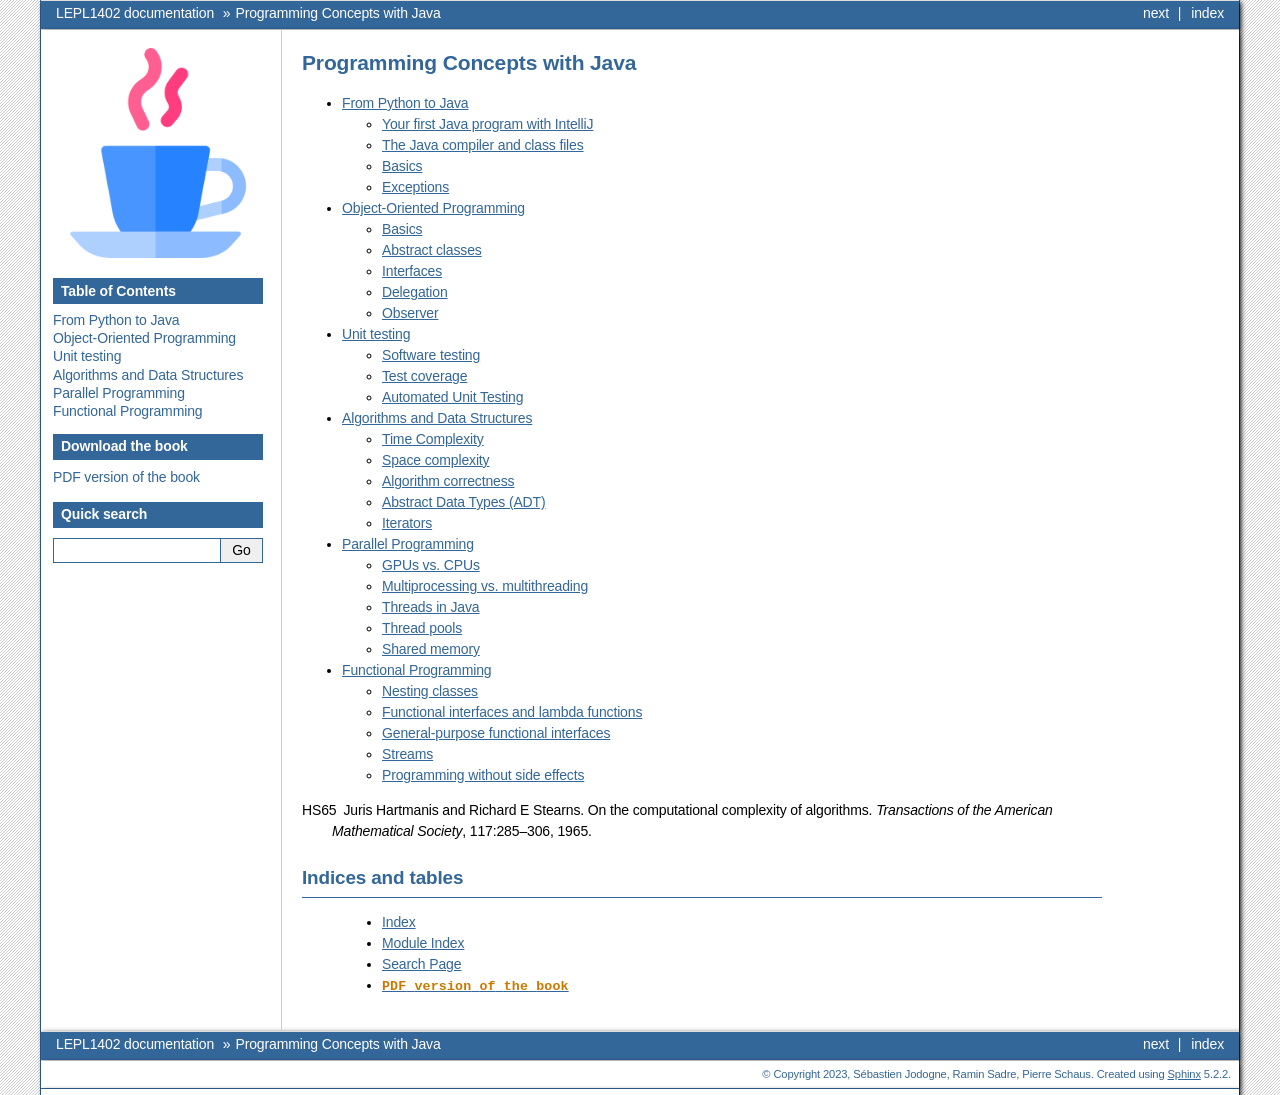
==== index.html @ 9100f213 "deploy: 33ff12d269a2e5277ff128d9467190f86ffa8461" ====
<!doctype html>

<html lang="en">
  <head>
    <meta charset="utf-8" />
    <meta name="viewport" content="width=device-width, initial-scale=1.0" /><meta name="generator" content="Docutils 0.17.1: http://docutils.sourceforge.net/" />

    <title>Programming Concepts with Java &#8212; LEPL1402  documentation</title>
    <link rel="stylesheet" type="text/css" href="_static/pygments.css" />
    <link rel="stylesheet" type="text/css" href="_static/bizstyle.css" />
    
    <script data-url_root="./" id="documentation_options" src="_static/documentation_options.js"></script>
    <script src="_static/jquery.js"></script>
    <script src="_static/underscore.js"></script>
    <script src="_static/_sphinx_javascript_frameworks_compat.js"></script>
    <script src="_static/doctools.js"></script>
    <script src="_static/sphinx_highlight.js"></script>
    <script src="_static/bizstyle.js"></script>
    <link rel="index" title="Index" href="genindex.html" />
    <link rel="search" title="Search" href="search.html" />
    <link rel="next" title="From Python to Java" href="part1.html" />

    <meta name="viewport" content="width=device-width,initial-scale=1.0" />
    <!--[if lt IE 9]>
    <script src="_static/css3-mediaqueries.js"></script>
    <![endif]-->
<script type="text/javascript">
  var _gaq = _gaq || [];
  _gaq.push(['_setAccount', 'UA-125847974-1']);
  _gaq.push(['_trackPageview']);
</script>

  </head><body>
    <div class="related" role="navigation" aria-label="related navigation">
      <h3>Navigation</h3>
      <ul>
        <li class="right" style="margin-right: 10px">
          <a href="genindex.html" title="General Index"
             accesskey="I">index</a></li>
        <li class="right" >
          <a href="part1.html" title="From Python to Java"
             accesskey="N">next</a> |</li>
        <li class="nav-item nav-item-0"><a href="#">LEPL1402  documentation</a> &#187;</li>
        <li class="nav-item nav-item-this"><a href="">Programming Concepts with Java</a></li> 
      </ul>
    </div>  

    <div class="document">
      <div class="documentwrapper">
        <div class="bodywrapper">
          <div class="body" role="main">
            
  <section id="programming-concepts-with-java">
<h1>Programming Concepts with Java<a class="headerlink" href="#programming-concepts-with-java" title="Permalink to this heading">¶</a></h1>
<div class="toctree-wrapper compound">
<ul>
<li class="toctree-l1"><a class="reference internal" href="part1.html">From Python to Java</a><ul>
<li class="toctree-l2"><a class="reference internal" href="part1.html#your-first-java-program-with-intellij">Your first Java program with IntelliJ</a></li>
<li class="toctree-l2"><a class="reference internal" href="part1.html#the-java-compiler-and-class-files">The Java compiler and class files</a></li>
<li class="toctree-l2"><a class="reference internal" href="part1.html#basics">Basics</a></li>
<li class="toctree-l2"><a class="reference internal" href="part1.html#exceptions">Exceptions</a></li>
</ul>
</li>
<li class="toctree-l1"><a class="reference internal" href="part2.html">Object-Oriented Programming</a><ul>
<li class="toctree-l2"><a class="reference internal" href="part2.html#basics">Basics</a></li>
<li class="toctree-l2"><a class="reference internal" href="part2.html#abstract-classes">Abstract classes</a></li>
<li class="toctree-l2"><a class="reference internal" href="part2.html#interfaces">Interfaces</a></li>
<li class="toctree-l2"><a class="reference internal" href="part2.html#delegation">Delegation</a></li>
<li class="toctree-l2"><a class="reference internal" href="part2.html#observer">Observer</a></li>
</ul>
</li>
<li class="toctree-l1"><a class="reference internal" href="part3.html">Unit testing</a><ul>
<li class="toctree-l2"><a class="reference internal" href="part3.html#software-testing">Software testing</a></li>
<li class="toctree-l2"><a class="reference internal" href="part3.html#test-coverage">Test coverage</a></li>
<li class="toctree-l2"><a class="reference internal" href="part3.html#automated-unit-testing">Automated Unit Testing</a></li>
</ul>
</li>
<li class="toctree-l1"><a class="reference internal" href="part4.html">Algorithms and Data Structures</a><ul>
<li class="toctree-l2"><a class="reference internal" href="part4.html#time-complexity">Time Complexity</a></li>
<li class="toctree-l2"><a class="reference internal" href="part4.html#space-complexity">Space complexity</a></li>
<li class="toctree-l2"><a class="reference internal" href="part4.html#algorithm-correctness">Algorithm correctness</a></li>
<li class="toctree-l2"><a class="reference internal" href="part4.html#abstract-data-types-adt">Abstract Data Types (ADT)</a></li>
<li class="toctree-l2"><a class="reference internal" href="part4.html#iterators">Iterators</a></li>
</ul>
</li>
<li class="toctree-l1"><a class="reference internal" href="part5.html">Parallel Programming</a><ul>
<li class="toctree-l2"><a class="reference internal" href="part5.html#gpus-vs-cpus">GPUs vs. CPUs</a></li>
<li class="toctree-l2"><a class="reference internal" href="part5.html#multiprocessing-vs-multithreading">Multiprocessing vs. multithreading</a></li>
<li class="toctree-l2"><a class="reference internal" href="part5.html#threads-in-java">Threads in Java</a></li>
<li class="toctree-l2"><a class="reference internal" href="part5.html#thread-pools">Thread pools</a></li>
<li class="toctree-l2"><a class="reference internal" href="part5.html#shared-memory">Shared memory</a></li>
</ul>
</li>
<li class="toctree-l1"><a class="reference internal" href="part6.html">Functional Programming</a><ul>
<li class="toctree-l2"><a class="reference internal" href="part6.html#nesting-classes">Nesting classes</a></li>
<li class="toctree-l2"><a class="reference internal" href="part6.html#functional-interfaces-and-lambda-functions">Functional interfaces and lambda functions</a></li>
<li class="toctree-l2"><a class="reference internal" href="part6.html#general-purpose-functional-interfaces">General-purpose functional interfaces</a></li>
<li class="toctree-l2"><a class="reference internal" href="part6.html#streams">Streams</a></li>
<li class="toctree-l2"><a class="reference internal" href="part6.html#programming-without-side-effects">Programming without side effects</a></li>
</ul>
</li>
</ul>
</div>
<div class="docutils container" id="id1">
<dl class="citation">
<dt class="label" id="id3"><span class="brackets">HS65</span></dt>
<dd><p>Juris Hartmanis and Richard E Stearns. On the computational complexity of algorithms. <em>Transactions of the American Mathematical Society</em>, 117:285–306, 1965.</p>
</dd>
</dl>
</div>
<section id="indices-and-tables">
<h2>Indices and tables<a class="headerlink" href="#indices-and-tables" title="Permalink to this heading">¶</a></h2>
<blockquote>
<div><ul class="simple">
<li><p><a class="reference internal" href="genindex.html"><span class="std std-ref">Index</span></a></p></li>
<li><p><a class="reference internal" href="py-modindex.html"><span class="std std-ref">Module Index</span></a></p></li>
<li><p><a class="reference internal" href="search.html"><span class="std std-ref">Search Page</span></a></p></li>
<li><p><a class="reference download internal" download="" href="_downloads/5203fcaf647457e9b93f3088bac4bc58/lepl1402.pdf"><code class="xref download docutils literal notranslate"><span class="pre">PDF</span> <span class="pre">version</span> <span class="pre">of</span> <span class="pre">the</span> <span class="pre">book</span></code></a></p></li>
</ul>
</div></blockquote>
</section>
</section>


            <div class="clearer"></div>
          </div>
        </div>
      </div>
      <div class="sphinxsidebar" role="navigation" aria-label="main navigation">
        <div class="sphinxsidebarwrapper">
            <p class="logo"><a href="#">
              <img class="logo" src="_static/lepl1402.png" alt="Logo"/>
            </a></p>
<h3><a href="#">Table of Contents</a></h3>
<ul>
<li class="toctree-l1"><a class="reference internal" href="part1.html">From Python to Java</a></li>
<li class="toctree-l1"><a class="reference internal" href="part2.html">Object-Oriented Programming</a></li>
<li class="toctree-l1"><a class="reference internal" href="part3.html">Unit testing</a></li>
<li class="toctree-l1"><a class="reference internal" href="part4.html">Algorithms and Data Structures</a></li>
<li class="toctree-l1"><a class="reference internal" href="part5.html">Parallel Programming</a></li>
<li class="toctree-l1"><a class="reference internal" href="part6.html">Functional Programming</a></li>
</ul>

  <div>
    <h3><a href="#">Download the book</a></h3>
    <a href="_static/lepl1402.pdf">PDF version of the book</a>
  </div>
<div id="searchbox" style="display: none" role="search">
  <h3 id="searchlabel">Quick search</h3>
    <div class="searchformwrapper">
    <form class="search" action="search.html" method="get">
      <input type="text" name="q" aria-labelledby="searchlabel" autocomplete="off" autocorrect="off" autocapitalize="off" spellcheck="false"/>
      <input type="submit" value="Go" />
    </form>
    </div>
</div>
<script>document.getElementById('searchbox').style.display = "block"</script>
        </div>
      </div>
      <div class="clearer"></div>
    </div>
    <div class="related" role="navigation" aria-label="related navigation">
      <h3>Navigation</h3>
      <ul>
        <li class="right" style="margin-right: 10px">
          <a href="genindex.html" title="General Index"
             >index</a></li>
        <li class="right" >
          <a href="part1.html" title="From Python to Java"
             >next</a> |</li>
        <li class="nav-item nav-item-0"><a href="#">LEPL1402  documentation</a> &#187;</li>
        <li class="nav-item nav-item-this"><a href="">Programming Concepts with Java</a></li> 
      </ul>
    </div>

    <div class="footer" role="contentinfo">
        &#169; Copyright 2023, Sébastien Jodogne, Ramin Sadre, Pierre Schaus.
      Created using <a href="https://www.sphinx-doc.org/">Sphinx</a> 5.2.2.
    </div>
<div class="footer">
    <script type="text/javascript">
  (function() {
    var ga = document.createElement('script');
    ga.src = ('https:' == document.location.protocol ?
              'https://ssl' : 'http://www') + '.google-analytics.com/ga.js';
    ga.setAttribute('async', 'true');
    document.documentElement.firstChild.appendChild(ga);
  })();
</script>
</div>

<script>
//open external links in a new window
function external_new_window() {
    for(var c = document.getElementsByTagName("a"), a = 0;a < c.length;a++) {
        var b = c[a];
        if(b.getAttribute("href") && b.hostname !== location.hostname) {
            b.target = "_blank";
            b.rel = "noopener";
        }
    }
}
//open PDF links in a new window
function pdf_new_window ()
{
    if (!document.getElementsByTagName) return false;
    var links = document.getElementsByTagName("a");
    for (var eleLink=0; eleLink < links.length; eleLink ++) {
    if ((links[eleLink].href.indexOf('.pdf') !== -1)||(links[eleLink].href.indexOf('.doc') !== -1)||(links[eleLink].href.indexOf('.docx') !== -1)) {
        links[eleLink].onclick =
        function() {
            window.open(this.href);
            return false;
        }
    }
    }
}
pdf_new_window();
external_new_window();
</script>


  </body>
</html>
---- _static/bizstyle.css ----
/*
 * bizstyle.css_t
 * ~~~~~~~~~~~~~~
 *
 * Sphinx stylesheet -- business style theme.
 *
 * :copyright: Copyright 2011-2014 by Sphinx team, see AUTHORS.
 * :license: BSD, see LICENSE for details.
 *
 */

@import url("basic.css");

/* -- page layout ----------------------------------------------------------- */

body {
    font-family: 'Lucida Grande', 'Lucida Sans Unicode', 'Geneva',
                 'Verdana', sans-serif;
    font-size: 14px;
    letter-spacing: -0.01em;
    line-height: 150%;
    text-align: center;
    background-color: white;
    background-image: url(background_b01.png);
    color: black;
    padding: 0;
    border-right: 1px solid #336699;
    border-left: 1px solid #336699;

    margin: 0px 40px 0px 40px;
}

div.document {
    background-color: white;
    text-align: left;
    background-repeat: repeat-x;

    -moz-box-shadow: 2px 2px 5px #000;
    -webkit-box-shadow: 2px 2px 5px #000;
}

div.documentwrapper {
    float: left;
    width: 100%;
}

div.bodywrapper {
    margin: 0 0 0 240px;
    border-left: 1px solid #ccc;
}

div.body {
    margin: 0;
    padding: 0.5em 20px 20px 20px;
}
div.bodywrapper {
    margin: 0 0 0 calc(210px + 30px);
}

div.related {
    font-size: 1em;

    -moz-box-shadow: 2px 2px 5px #000;
    -webkit-box-shadow: 2px 2px 5px #000;
}

div.related ul {
    background-color: #336699;
    height: 100%;
    overflow: hidden;
    border-top: 1px solid #ddd;
    border-bottom: 1px solid #ddd;
}

div.related ul li {
    color: white;
    margin: 0;
    padding: 0;
    height: 2em;
    float: left;
}

div.related ul li.right {
    float: right;
    margin-right: 5px;
}

div.related ul li a {
    margin: 0;
    padding: 0 5px 0 5px;
    line-height: 1.75em;
    color: #fff;
}

div.related ul li a:hover {
    color: #fff;
    text-decoration: underline;
}

div.sphinxsidebarwrapper {
    padding: 0;
}

div.sphinxsidebar {
    padding: 0.5em 12px 12px 12px;
    width: 210px;
    font-size: 1em;
    text-align: left;
}

div.sphinxsidebar h3, div.sphinxsidebar h4 {
    margin: 1em 0 0.5em 0;
    font-size: 1em;
    padding: 0.1em 0 0.1em 0.5em;
    color: white;
    border: 1px solid #336699;
    background-color: #336699;
}

div.sphinxsidebar h3 a {
    color: white;
}

div.sphinxsidebar ul {
    padding-left: 1.5em;
    margin-top: 7px;
    padding: 0;
    line-height: 130%;
}

div.sphinxsidebar ul ul {
    margin-left: 20px;
}

div.sphinxsidebar input {
    border: 1px solid #336699;
}

div.footer {
    background-color: white;
    color: #336699;
    padding: 3px 8px 3px 0;
    clear: both;
    font-size: 0.8em;
    text-align: right;
    border-bottom: 1px solid #336699;

    -moz-box-shadow: 2px 2px 5px #000;
    -webkit-box-shadow: 2px 2px 5px #000;
}

div.footer a {
    color: #336699;
    text-decoration: underline;
}

/* -- body styles ----------------------------------------------------------- */

p {
    margin: 0.8em 0 0.5em 0;
}

a {
    color: #336699;
    text-decoration: none;
}

a:hover {
    color: #336699;
    text-decoration: underline;
}

div.body a {
    text-decoration: underline;
}

h1, h2, h3 {
    color: #336699;
}

h1 {
    margin: 0;
    padding: 0.7em 0 0.3em 0;
    font-size: 1.5em;
}

h2 {
    margin: 1.3em 0 0.2em 0;
    font-size: 1.35em;
    padding-bottom: .5em;
    border-bottom: 1px solid #336699;
}

h3 {
    margin: 1em 0 -0.3em 0;
    font-size: 1.2em;
    padding-bottom: .3em;
    border-bottom: 1px solid #CCCCCC;
}

div.body h1 a, div.body h2 a, div.body h3 a,
div.body h4 a, div.body h5 a, div.body h6 a {
    color: black!important;
}

h1 a.anchor, h2 a.anchor, h3 a.anchor,
h4 a.anchor, h5 a.anchor, h6 a.anchor {
    display: none;
    margin: 0 0 0 0.3em;
    padding: 0 0.2em 0 0.2em;
    color: #aaa!important;
}

h1:hover a.anchor, h2:hover a.anchor, h3:hover a.anchor, h4:hover a.anchor,
h5:hover a.anchor, h6:hover a.anchor {
    display: inline;
}

h1 a.anchor:hover, h2 a.anchor:hover, h3 a.anchor:hover, h4 a.anchor:hover,
h5 a.anchor:hover, h6 a.anchor:hover {
    color: #777;
    background-color: #eee;
}

a.headerlink {
    color: #c60f0f!important;
    font-size: 1em;
    margin-left: 6px;
    padding: 0 4px 0 4px;
    text-decoration: none!important;
}

a.headerlink:hover {
    background-color: #ccc;
    color: white!important;
}

cite, code, tt {
    font-family: 'Consolas', 'Deja Vu Sans Mono',
                 'Bitstream Vera Sans Mono', monospace;
    font-size: 0.95em;
    letter-spacing: 0.01em;
}

code {
    background-color: #F2F2F2;
    border-bottom: 1px solid #ddd;
    color: #333;
}

code.descname, code.descclassname, code.xref {
    border: 0;
}

hr {
    border: 1px solid #abc;
    margin: 2em;
}

a code {
    border: 0;
    color: #CA7900;
}

a code:hover {
    color: #2491CF;
}

pre {
    background-color: transparent !important;
    font-family: 'Consolas', 'Deja Vu Sans Mono',
                 'Bitstream Vera Sans Mono', monospace;
    font-size: 0.95em;
    letter-spacing: 0.015em;
    line-height: 120%;
    padding: 0.5em;
    border-right: 5px solid #ccc;
    border-left: 5px solid #ccc;
}

pre a {
    color: inherit;
    text-decoration: underline;
}

td.linenos pre {
    padding: 0.5em 0;
}

div.quotebar {
    background-color: #f8f8f8;
    max-width: 250px;
    float: right;
    padding: 2px 7px;
    border: 1px solid #ccc;
}
div.topic {
    background-color: #f8f8f8;
}

table {
    border-collapse: collapse;
    margin: 0 -0.5em 0 -0.5em;
}

table td, table th {
    padding: 0.2em 0.5em 0.2em 0.5em;
}

div.admonition {
    font-size: 0.9em;
    margin: 1em 0 1em 0;
    border: 3px solid #cccccc;
    background-color: #f7f7f7;
    padding: 0;
}

div.admonition p {
    margin: 0.5em 1em 0.5em 1em;
    padding: 0;
}

div.admonition li p {
    margin-left: 0;
}

div.admonition pre, div.warning pre {
    margin: 0;
}

div.highlight {
    margin: 0.4em 1em;
}

div.admonition p.admonition-title {
    margin: 0;
    padding: 0.1em 0 0.1em 0.5em;
    color: white;
    border-bottom: 3px solid #cccccc;
    font-weight: bold;
    background-color: #165e83;
}

div.danger    { border: 3px solid #f0908d; background-color: #f0cfa0; }
div.error     { border: 3px solid #f0908d; background-color: #ede4cd; }
div.warning   { border: 3px solid #f8b862; background-color: #f0cfa0; }
div.caution   { border: 3px solid #f8b862; background-color: #ede4cd; }
div.attention { border: 3px solid #f8b862; background-color: #f3f3f3; }
div.important { border: 3px solid #f0cfa0; background-color: #ede4cd; }
div.note      { border: 3px solid #f0cfa0; background-color: #f3f3f3; }
div.hint      { border: 3px solid #bed2c3; background-color: #f3f3f3; }
div.tip       { border: 3px solid #bed2c3; background-color: #f3f3f3; }

div.danger p.admonition-title, div.error p.admonition-title {
    background-color: #b7282e;
    border-bottom: 3px solid #f0908d;
}

div.caution p.admonition-title,
div.warning p.admonition-title,
div.attention p.admonition-title {
    background-color: #f19072;
    border-bottom: 3px solid #f8b862;
}

div.note p.admonition-title, div.important p.admonition-title {
    background-color: #f8b862;
    border-bottom: 3px solid #f0cfa0;
}

div.hint p.admonition-title, div.tip p.admonition-title {
    background-color: #7ebea5;
    border-bottom: 3px solid #bed2c3;
}

div.admonition ul, div.admonition ol,
div.warning ul, div.warning ol {
    margin: 0.1em 0.5em 0.5em 3em;
    padding: 0;
}

div.versioninfo {
    margin: 1em 0 0 0;
    border: 1px solid #ccc;
    background-color: #DDEAF0;
    padding: 8px;
    line-height: 1.3em;
    font-size: 0.9em;
}

.viewcode-back {
    font-family: 'Lucida Grande', 'Lucida Sans Unicode', 'Geneva',
                 'Verdana', sans-serif;
}

div.viewcode-block:target {
    background-color: #f4debf;
    border-top: 1px solid #ac9;
    border-bottom: 1px solid #ac9;
}

p.versionchanged span.versionmodified {
    font-size: 0.9em;
    margin-right: 0.2em;
    padding: 0.1em;
    background-color: #DCE6A0;
}

dl.field-list > dt {
    color: white;
    background-color: #82A0BE;
}

dl.field-list > dd {
    background-color: #f7f7f7;
}

/* -- table styles ---------------------------------------------------------- */

table.docutils {
    margin: 1em 0;
    padding: 0;
    border: 1px solid white;
    background-color: #f7f7f7;
}

table.docutils td, table.docutils th {
    padding: 1px 8px 1px 5px;
    border-top: 0;
    border-left: 0;
    border-right: 1px solid white;
    border-bottom: 1px solid white;
}

table.docutils td p {
    margin-top: 0;
    margin-bottom: 0.3em;
}

table.field-list td, table.field-list th {
    border: 0 !important;
    word-break: break-word;
}

table.footnote td, table.footnote th {
    border: 0 !important;
}

th {
    color: white;
    text-align: left;
    padding-right: 5px;
    background-color: #82A0BE;
}

div.literal-block-wrapper div.code-block-caption {
    background-color: #EEE;
    border-style: solid;
    border-color: #CCC;
    border-width: 1px 5px;
}

/* WIDE DESKTOP STYLE */
@media only screen and (min-width: 1176px) {
body {
    margin: 0 40px 0 40px;
}
}

/* TABLET STYLE */
@media only screen and (min-width: 768px) and (max-width: 991px) {
body {
    margin: 0 40px 0 40px;
}
}

/* MOBILE LAYOUT (PORTRAIT/320px) */
@media only screen and (max-width: 767px) {
body {
    margin: 0;
}
div.bodywrapper {
    margin: 0;
    width: 100%;
    border: none;
}
div.sphinxsidebar {
    display: none;
}
}

/* MOBILE LAYOUT (LANDSCAPE/480px) */
@media only screen and (min-width: 480px) and (max-width: 767px) {
body {
    margin: 0 20px 0 20px;
}
}

/* RETINA OVERRIDES */
@media
only screen and (-webkit-min-device-pixel-ratio: 2),
only screen and (min-device-pixel-ratio: 2) {
}

/* -- end ------------------------------------------------------------------- */
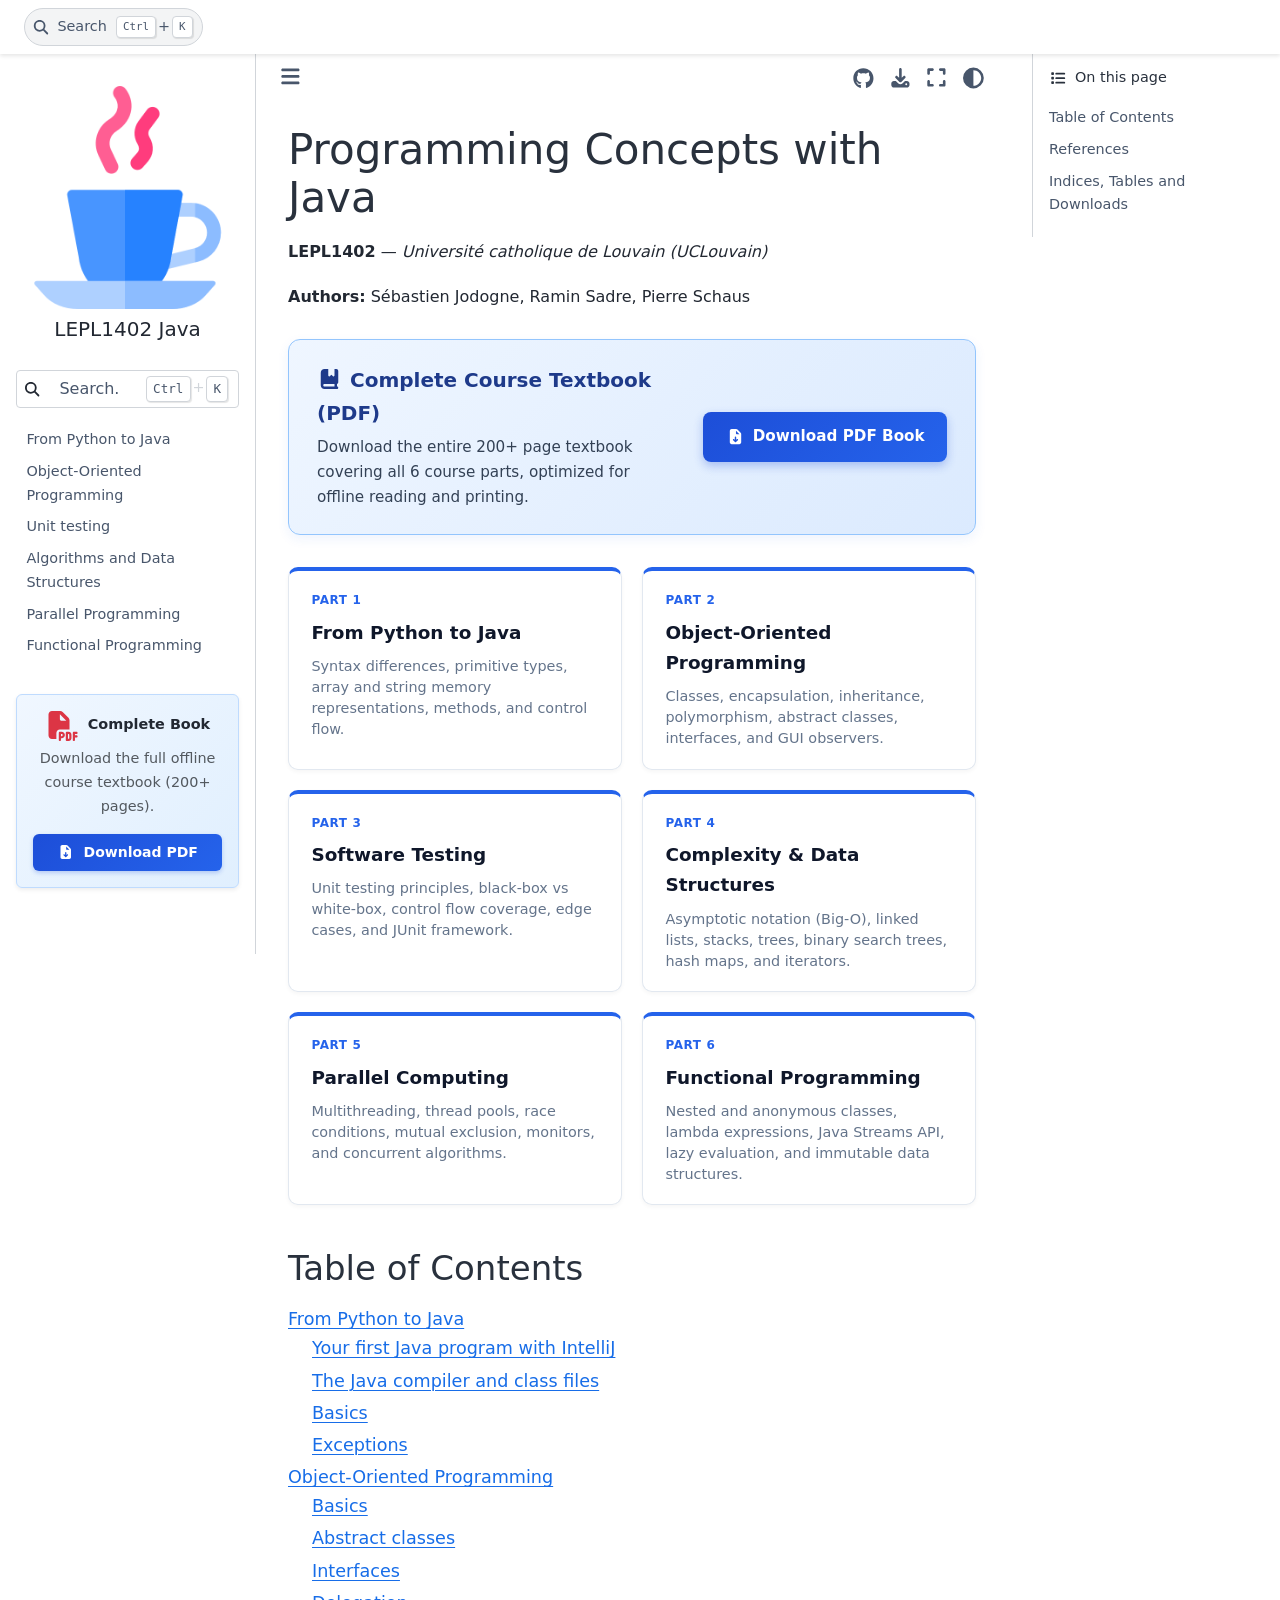
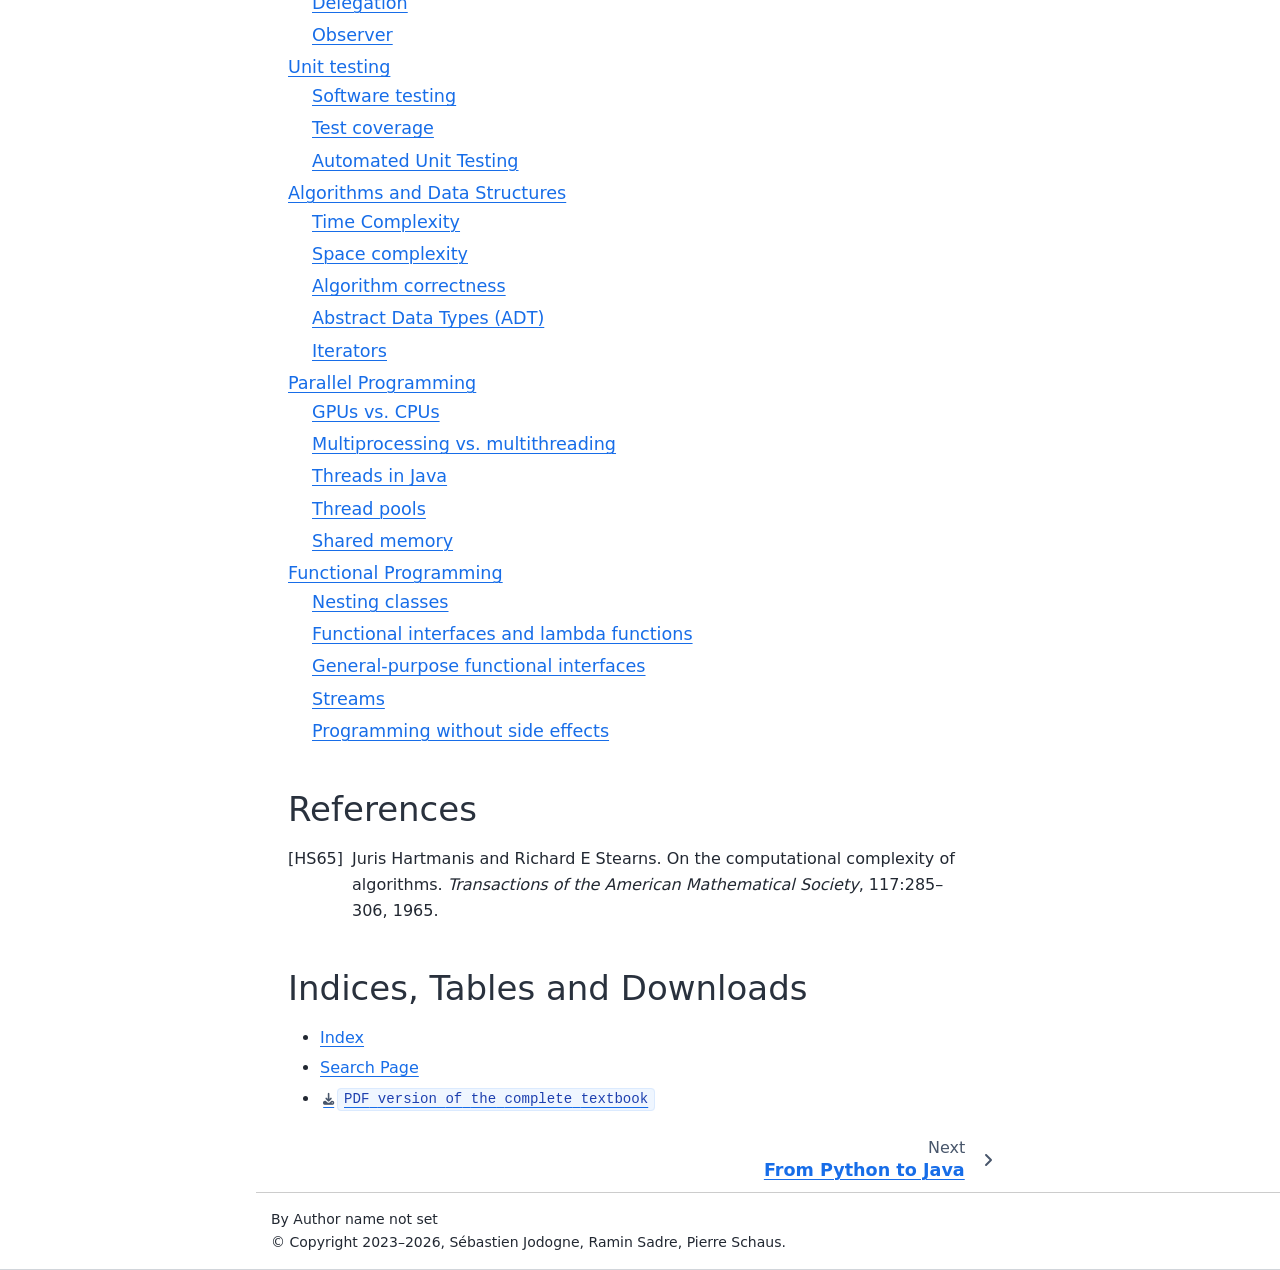
==== commit 97311a8a: "deploy: 08857fd684c74c9ea75365ec1923a795222964ae" ====
--- a/index.html
+++ b/index.html
@@ -1,59 +1,493 @@
 
-
-<!doctype html>
-
-<html lang="en">
+<!DOCTYPE html>
+
+
+<html lang="en" data-content_root="./" >
+
   <head>
     <meta charset="utf-8" />
-    <meta name="viewport" content="width=device-width, initial-scale=1.0" /><meta name="generator" content="Docutils 0.17.1: http://docutils.sourceforge.net/" />
+    <meta name="viewport" content="width=device-width, initial-scale=1.0" /><meta name="viewport" content="width=device-width, initial-scale=1" />
 
     <title>Programming Concepts with Java &#8212; LEPL1402  documentation</title>
-    <link rel="stylesheet" type="text/css" href="_static/pygments.css" />
-    <link rel="stylesheet" type="text/css" href="_static/bizstyle.css" />
-    
-    <script data-url_root="./" id="documentation_options" src="_static/documentation_options.js"></script>
-    <script src="_static/jquery.js"></script>
-    <script src="_static/underscore.js"></script>
-    <script src="_static/_sphinx_javascript_frameworks_compat.js"></script>
-    <script src="_static/doctools.js"></script>
-    <script src="_static/sphinx_highlight.js"></script>
-    <script src="_static/bizstyle.js"></script>
+  
+  
+  
+  <script data-cfasync="false">
+    document.documentElement.dataset.mode = localStorage.getItem("mode") || "";
+    document.documentElement.dataset.theme = localStorage.getItem("theme") || "";
+  </script>
+  <!--
+    this give us a css class that will be invisible only if js is disabled
+  -->
+  <noscript>
+    <style>
+      .pst-js-only { display: none !important; }
+
+    </style>
+  </noscript>
+  
+  <!-- Loaded before other Sphinx assets -->
+  <link href="_static/styles/theme.css?digest=90905a2f556bf617f1a9" rel="stylesheet" />
+<link href="_static/styles/pydata-sphinx-theme.css?digest=90905a2f556bf617f1a9" rel="stylesheet" />
+
+    <link rel="stylesheet" type="text/css" href="_static/pygments.css?v=d75fae25" />
+    <link rel="stylesheet" type="text/css" href="_static/styles/sphinx-book-theme.css?v=4418a689" />
+    <link rel="stylesheet" type="text/css" href="_static/copybutton.css?v=76b2166b" />
+    <link rel="stylesheet" type="text/css" href="_static/custom.css?v=4082b6a6" />
+  
+  <!-- So that users can add custom icons -->
+  <script defer src="_static/scripts/fontawesome.js?digest=90905a2f556bf617f1a9"></script>
+  <!-- Pre-loaded scripts that we'll load fully later -->
+  <link rel="preload" as="script" href="_static/scripts/bootstrap.js?digest=90905a2f556bf617f1a9" />
+<link rel="preload" as="script" href="_static/scripts/pydata-sphinx-theme.js?digest=90905a2f556bf617f1a9" />
+
+    <script src="_static/documentation_options.js?v=c73c0f3e"></script>
+    <script src="_static/doctools.js?v=fd6eb6e6"></script>
+    <script src="_static/sphinx_highlight.js?v=6ffebe34"></script>
+    <script src="_static/clipboard.min.js?v=a7894cd8"></script>
+    <script src="_static/copybutton.js?v=30646c52"></script>
+    <script src="_static/scripts/sphinx-book-theme.js?v=fab101a9"></script>
+    <script>DOCUMENTATION_OPTIONS.pagename = 'index';</script>
+    <script>DOCUMENTATION_OPTIONS.search_as_you_type = false;</script>
+    <link rel="icon" href="_static/favicon.ico"/>
     <link rel="index" title="Index" href="genindex.html" />
     <link rel="search" title="Search" href="search.html" />
     <link rel="next" title="From Python to Java" href="part1.html" />
-
-    <meta name="viewport" content="width=device-width,initial-scale=1.0" />
-    <!--[if lt IE 9]>
-    <script src="_static/css3-mediaqueries.js"></script>
-    <![endif]-->
-<script type="text/javascript">
-  var _gaq = _gaq || [];
-  _gaq.push(['_setAccount', 'UA-125847974-1']);
-  _gaq.push(['_trackPageview']);
-</script>
-
-  </head><body>
-    <div class="related" role="navigation" aria-label="related navigation">
-      <h3>Navigation</h3>
-      <ul>
-        <li class="right" style="margin-right: 10px">
-          <a href="genindex.html" title="General Index"
-             accesskey="I">index</a></li>
-        <li class="right" >
-          <a href="part1.html" title="From Python to Java"
-             accesskey="N">next</a> |</li>
-        <li class="nav-item nav-item-0"><a href="#">LEPL1402  documentation</a> &#187;</li>
-        <li class="nav-item nav-item-this"><a href="">Programming Concepts with Java</a></li> 
-      </ul>
-    </div>  
-
-    <div class="document">
-      <div class="documentwrapper">
-        <div class="bodywrapper">
-          <div class="body" role="main">
+  <meta name="viewport" content="width=device-width, initial-scale=1"/>
+  <meta name="docsearch:language" content="en"/>
+  <meta name="docsearch:version" content="" />
+  
+    
+    <script src="_static/searchtools.js"></script>
+    <script src="_static/language_data.js"></script>
+    <script src="searchindex.js"></script>
+  
+  </head>
+  <body data-default-mode="">
+  
+  
+  <div id="pst-skip-link" class="skip-link d-print-none"><a href="#main-content">Skip to main content</a></div>
+
+  
+  <div id="pst-scroll-pixel-helper"></div>
+  
+  <button type="button" class="btn rounded-pill" id="pst-back-to-top">
+    <i class="fa-solid fa-arrow-up"></i>Back to top</button>
+  
+  
+  
+  
+  <dialog id="pst-search-dialog">
+    
+<form class="bd-search d-flex align-items-center"
+      action="search.html"
+      method="get">
+  <i class="fa-solid fa-magnifying-glass"></i>
+  <input type="search"
+         class="form-control"
+         name="q"
+         placeholder="Search..."
+         aria-label="Search..."
+         autocomplete="off"
+         autocorrect="off"
+         autocapitalize="off"
+         spellcheck="false"/>
+  <span class="search-button__kbd-shortcut"><kbd class="kbd-shortcut__modifier">Ctrl</kbd>+<kbd>K</kbd></span>
+</form>
+  </dialog>
+
+  <div class="pst-async-banner-revealer d-none">
+  <aside id="bd-header-version-warning" class="d-none d-print-none" aria-label="Version warning"></aside>
+</div>
+
+  
+    <header id="pst-header" class="bd-header navbar navbar-expand-lg bd-navbar d-print-none">
+<div class="bd-header__inner bd-page-width">
+  <button class="pst-navbar-icon sidebar-toggle primary-toggle" aria-label="Site navigation">
+    <span class="fa-solid fa-bars"></span>
+  </button>
+  
+  
+  <div class="col-lg-9 navbar-header-items">
+    
+    
+    <div class="navbar-header-items__end">
+      
+        <div class="navbar-item navbar-persistent--container">
+          
+
+<button class="btn search-button-field search-button__button pst-js-only" title="Search" aria-label="Search" data-bs-placement="bottom" data-bs-toggle="tooltip">
+ <i class="fa-solid fa-magnifying-glass"></i>
+ <span class="search-button__default-text">Search</span>
+ <span class="search-button__kbd-shortcut"><kbd class="kbd-shortcut__modifier">Ctrl</kbd>+<kbd class="kbd-shortcut__modifier">K</kbd></span>
+</button>
+        </div>
+      
+      
+    </div>
+    
+  </div>
+  
+  
+    <div class="navbar-persistent--mobile">
+
+<button class="btn search-button-field search-button__button pst-js-only" title="Search" aria-label="Search" data-bs-placement="bottom" data-bs-toggle="tooltip">
+ <i class="fa-solid fa-magnifying-glass"></i>
+ <span class="search-button__default-text">Search</span>
+ <span class="search-button__kbd-shortcut"><kbd class="kbd-shortcut__modifier">Ctrl</kbd>+<kbd class="kbd-shortcut__modifier">K</kbd></span>
+</button>
+    </div>
+  
+
+  
+    <button class="pst-navbar-icon sidebar-toggle secondary-toggle" aria-label="On this page">
+      <span class="fa-solid fa-outdent"></span>
+    </button>
+  
+</div>
+
+    </header>
+  
+
+  <div class="bd-container">
+    <div class="bd-container__inner bd-page-width">
+      
+      
+      
+        
+      
+      <dialog id="pst-primary-sidebar-modal"></dialog>
+      <div id="pst-primary-sidebar" class="bd-sidebar-primary bd-sidebar">
+        
+
+  
+  <div class="sidebar-header-items sidebar-primary__section">
+    
+    
+    
+    
+  </div>
+  
+    <div class="sidebar-primary-items__start sidebar-primary__section">
+        <div class="sidebar-primary-item">
+
+  
+    
+  
+
+<a class="navbar-brand logo" href="#">
+  
+  
+  
+  
+  
+    
+    
+      
+    
+    
+    <img src="_static/lepl1402.png" class="logo__image only-light" alt=""/>
+    <img src="_static/lepl1402.png" class="logo__image only-dark pst-js-only" alt=""/>
+  
+  
+    <p class="title logo__title">LEPL1402 Java</p>
+  
+</a></div>
+        <div class="sidebar-primary-item">
+<form class="bd-search d-flex align-items-center"
+      action="search.html"
+      method="get">
+  <i class="fa-solid fa-magnifying-glass"></i>
+  <input type="search"
+         class="form-control"
+         name="q"
+         placeholder="Search..."
+         aria-label="Search..."
+         autocomplete="off"
+         autocorrect="off"
+         autocapitalize="off"
+         spellcheck="false"/>
+  <span class="search-button__kbd-shortcut"><kbd class="kbd-shortcut__modifier">Ctrl</kbd>+<kbd>K</kbd></span>
+</form></div>
+        <div class="sidebar-primary-item"><nav class="bd-links bd-docs-nav" aria-label="Main">
+    <div class="bd-toc-item navbar-nav active">
+        <ul class="nav bd-sidenav">
+<li class="toctree-l1"><a class="reference internal" href="part1.html">From Python to Java</a></li>
+<li class="toctree-l1"><a class="reference internal" href="part2.html">Object-Oriented Programming</a></li>
+<li class="toctree-l1"><a class="reference internal" href="part3.html">Unit testing</a></li>
+<li class="toctree-l1"><a class="reference internal" href="part4.html">Algorithms and Data Structures</a></li>
+<li class="toctree-l1"><a class="reference internal" href="part5.html">Parallel Programming</a></li>
+<li class="toctree-l1"><a class="reference internal" href="part6.html">Functional Programming</a></li>
+</ul>
+
+    </div>
+</nav></div>
+        <div class="sidebar-primary-item"><div class="sidebar-pdf-card mt-3 mb-2 p-3 text-center border rounded shadow-sm">
+  <div class="d-flex align-items-center justify-content-center mb-2">
+    <i class="fa-solid fa-file-pdf text-danger fs-3 me-2"></i>
+    <span class="fw-bold">Complete Book</span>
+  </div>
+  <p class="small text-muted mb-3">Download the full offline course textbook (200+ pages).</p>
+  <a href="_static/lepl1402.pdf" class="btn btn-sm btn-primary w-100 download-pdf-btn" download>
+    <i class="fa-solid fa-file-arrow-down me-1"></i> Download PDF
+  </a>
+</div></div>
+    </div>
+  
+  
+  <div class="sidebar-primary-items__end sidebar-primary__section">
+      <div class="sidebar-primary-item">
+<div id="ethical-ad-placement"
+      class="flat"
+      data-ea-publisher="readthedocs"
+      data-ea-type="readthedocs-sidebar"
+      data-ea-manual="true">
+</div></div>
+  </div>
+
+
+      </div>
+      
+      <main id="main-content" class="bd-main" role="main">
+        
+        
+
+<div class="sbt-scroll-pixel-helper"></div>
+
+          <div class="bd-content">
+            <div class="bd-article-container">
+              
+              <div class="bd-header-article d-print-none">
+<div class="header-article-items header-article__inner">
+  
+    <div class="header-article-items__start">
+      
+        <div class="header-article-item"><button class="sidebar-toggle primary-toggle btn btn-sm" title="Toggle primary sidebar" data-bs-placement="bottom" data-bs-toggle="tooltip">
+  <span class="fa-solid fa-bars"></span>
+</button></div>
+      
+    </div>
+  
+  
+    <div class="header-article-items__end">
+      
+        <div class="header-article-item">
+
+<div class="article-header-buttons">
+
+
+
+
+
+<div class="dropdown dropdown-source-buttons">
+  <button class="btn dropdown-toggle" type="button" data-bs-toggle="dropdown" aria-expanded="false" aria-label="Source repositories">
+    <i class="fab fa-github"></i>
+  </button>
+  <ul class="dropdown-menu">
+      
+      
+      
+      <li><a href="https://github.com/pschaus/book_lepl1402" target="_blank"
+   class="btn btn-sm btn-source-repository-button dropdown-item"
+   title="Source repository"
+   data-bs-placement="left" data-bs-toggle="tooltip"
+>
+  
+
+<span class="btn__icon-container">
+  <i class="fab fa-github"></i>
+  </span>
+<span class="btn__text-container">Repository</span>
+</a>
+</li>
+      
+      
+      
+      
+      <li><a href="https://github.com/pschaus/book_lepl1402/issues/new?title=Issue%20on%20page%20%2Findex.html&body=Your%20issue%20content%20here." target="_blank"
+   class="btn btn-sm btn-source-issues-button dropdown-item"
+   title="Open an issue"
+   data-bs-placement="left" data-bs-toggle="tooltip"
+>
+  
+
+<span class="btn__icon-container">
+  <i class="fas fa-lightbulb"></i>
+  </span>
+<span class="btn__text-container">Open issue</span>
+</a>
+</li>
+      
+  </ul>
+</div>
+
+
+
+
+
+
+<div class="dropdown dropdown-download-buttons">
+  <button class="btn dropdown-toggle" type="button" data-bs-toggle="dropdown" aria-expanded="false" aria-label="Download this page">
+    <i class="fas fa-download"></i>
+  </button>
+  <ul class="dropdown-menu">
+      
+      
+      
+      <li><a href="_sources/index.rst" target="_blank"
+   class="btn btn-sm btn-download-source-button dropdown-item"
+   title="Download source file"
+   data-bs-placement="left" data-bs-toggle="tooltip"
+>
+  
+
+<span class="btn__icon-container">
+  <i class="fas fa-file"></i>
+  </span>
+<span class="btn__text-container">.rst</span>
+</a>
+</li>
+      
+      
+      
+      
+      <li>
+<button onclick="window.print()"
+  class="btn btn-sm btn-download-pdf-button dropdown-item"
+  title="Print to PDF"
+  data-bs-placement="left" data-bs-toggle="tooltip"
+>
+  
+
+<span class="btn__icon-container">
+  <i class="fas fa-file-pdf"></i>
+  </span>
+<span class="btn__text-container">.pdf</span>
+</button>
+</li>
+      
+  </ul>
+</div>
+
+
+
+
+<button onclick="toggleFullScreen()"
+  class="btn btn-sm btn-fullscreen-button pst-navbar-icon"
+  title="Fullscreen mode"
+  data-bs-placement="bottom" data-bs-toggle="tooltip"
+>
+  
+
+<span class="btn__icon-container">
+  <i class="fas fa-expand"></i>
+  </span>
+
+</button>
+
+
+
+<div class="theme-switch-container dropdown pst-js-only" data-bs-toggle="tooltip" data-bs-placement="bottom" title="Color mode">
+  <button class="btn btn-sm nav-link pst-navbar-icon theme-switch-button dropdown-toggle" aria-label="Color mode" data-bs-toggle="dropdown">
+    <i class="theme-switch fa-solid fa-sun fa-lg fa-fw" data-mode="light" title="Light"></i>
+    <i class="theme-switch fa-solid fa-moon fa-lg fa-fw" data-mode="dark" title="Dark"></i>
+    <i class="theme-switch fa-solid fa-circle-half-stroke fa-lg fa-fw" data-mode="auto" title="System Settings"></i>
+  </button>
+  <ul class="dropdown-menu dropdown-menu-end">
+    <li><button class="dropdown-item d-flex align-items-center theme-change-button" data-mode="auto"><i class="fa-solid fa-circle-half-stroke fa-lg fa-fw me-1"></i>System Settings</button></li>
+    <li><button class="dropdown-item d-flex align-items-center theme-change-button" data-mode="light"><i class="fa-solid fa-sun fa-lg fa-fw me-1"></i>Light</button></li>
+    <li><button class="dropdown-item d-flex align-items-center theme-change-button" data-mode="dark"><i class="fa-solid fa-moon fa-lg fa-fw me-1"></i>Dark</button></li>
+  </ul>
+</div>
+
+
+<button class="btn btn-sm pst-navbar-icon search-button search-button__button pst-js-only" title="Search" aria-label="Search" data-bs-placement="bottom" data-bs-toggle="tooltip">
+    <i class="fa-solid fa-magnifying-glass fa-lg"></i>
+</button>
+<button class="sidebar-toggle secondary-toggle btn btn-sm pst-navbar-icon" title="Toggle secondary sidebar" data-bs-placement="bottom" data-bs-toggle="tooltip">
+    <span class="fa-solid fa-list"></span>
+</button>
+</div></div>
+      
+    </div>
+  
+</div>
+</div>
+              
+              
+
+<div id="jb-print-docs-body" class="onlyprint">
+    <h1>Programming Concepts with Java</h1>
+    <!-- Table of contents -->
+    <div id="print-main-content">
+        <div id="jb-print-toc">
             
+            <div>
+                <h2> On this page </h2>
+            </div>
+            <nav aria-label="Page">
+                <ul class="pst-show_toc_level nav section-nav flex-column">
+<li class="toc-h2 nav-item toc-entry"><a class="reference internal nav-link" href="#table-of-contents">Table of Contents</a></li>
+<li class="toc-h2 nav-item toc-entry"><a class="reference internal nav-link" href="#references">References</a></li>
+<li class="toc-h2 nav-item toc-entry"><a class="reference internal nav-link" href="#indices-tables-and-downloads">Indices, Tables and Downloads</a></li>
+</ul>
+            </nav>
+        </div>
+    </div>
+</div>
+
+              
+                
+<div id="searchbox"></div>
+                <article class="bd-article">
+                  
   <section id="programming-concepts-with-java">
-<h1>Programming Concepts with Java<a class="headerlink" href="#programming-concepts-with-java" title="Permalink to this heading">¶</a></h1>
+<h1>Programming Concepts with Java<a class="headerlink" href="#programming-concepts-with-java" title="Link to this heading">#</a></h1>
+<p><strong>LEPL1402</strong> — <em>Université catholique de Louvain (UCLouvain)</em></p>
+<p><strong>Authors:</strong> Sébastien Jodogne, Ramin Sadre, Pierre Schaus</p>
+<div class="hero-pdf-banner">
+  <div>
+    <div class="hero-pdf-title"><i class="fa-solid fa-book-bookmark me-2"></i>Complete Course Textbook (PDF)</div>
+    <p class="hero-pdf-desc">Download the entire 200+ page textbook covering all 6 course parts, optimized for offline reading and printing.</p>
+  </div>
+  <a href="_static/lepl1402.pdf" class="hero-pdf-btn" download>
+    <i class="fa-solid fa-file-arrow-down"></i> Download PDF Book
+  </a>
+</div>
+
+<div class="parts-grid">
+  <a href="part1.html" class="part-card">
+    <span class="part-card-badge">Part 1</span>
+    <div class="part-card-title">From Python to Java</div>
+    <p class="part-card-desc">Syntax differences, primitive types, array and string memory representations, methods, and control flow.</p>
+  </a>
+  <a href="part2.html" class="part-card">
+    <span class="part-card-badge">Part 2</span>
+    <div class="part-card-title">Object-Oriented Programming</div>
+    <p class="part-card-desc">Classes, encapsulation, inheritance, polymorphism, abstract classes, interfaces, and GUI observers.</p>
+  </a>
+  <a href="part3.html" class="part-card">
+    <span class="part-card-badge">Part 3</span>
+    <div class="part-card-title">Software Testing</div>
+    <p class="part-card-desc">Unit testing principles, black-box vs white-box, control flow coverage, edge cases, and JUnit framework.</p>
+  </a>
+  <a href="part4.html" class="part-card">
+    <span class="part-card-badge">Part 4</span>
+    <div class="part-card-title">Complexity & Data Structures</div>
+    <p class="part-card-desc">Asymptotic notation (Big-O), linked lists, stacks, trees, binary search trees, hash maps, and iterators.</p>
+  </a>
+  <a href="part5.html" class="part-card">
+    <span class="part-card-badge">Part 5</span>
+    <div class="part-card-title">Parallel Computing</div>
+    <p class="part-card-desc">Multithreading, thread pools, race conditions, mutual exclusion, monitors, and concurrent algorithms.</p>
+  </a>
+  <a href="part6.html" class="part-card">
+    <span class="part-card-badge">Part 6</span>
+    <div class="part-card-title">Functional Programming</div>
+    <p class="part-card-desc">Nested and anonymous classes, lambda expressions, Java Streams API, lazy evaluation, and immutable data structures.</p>
+  </a>
+</div><section id="table-of-contents">
+<h2>Table of Contents<a class="headerlink" href="#table-of-contents" title="Link to this heading">#</a></h2>
 <div class="toctree-wrapper compound">
 <ul>
 <li class="toctree-l1"><a class="reference internal" href="part1.html">From Python to Java</a><ul>
@@ -82,7 +516,7 @@
 <li class="toctree-l2"><a class="reference internal" href="part4.html#space-complexity">Space complexity</a></li>
 <li class="toctree-l2"><a class="reference internal" href="part4.html#algorithm-correctness">Algorithm correctness</a></li>
 <li class="toctree-l2"><a class="reference internal" href="part4.html#abstract-data-types-adt">Abstract Data Types (ADT)</a></li>
-<li class="toctree-l2"><a class="reference internal" href="part4.html#iterators">Iterators</a></li>
+<li class="toctree-l2"><a class="reference internal" href="part4.html#id7">Iterators</a></li>
 </ul>
 </li>
 <li class="toctree-l1"><a class="reference internal" href="part5.html">Parallel Programming</a><ul>
@@ -103,124 +537,136 @@
 </li>
 </ul>
 </div>
+</section>
+<section id="references">
+<h2>References<a class="headerlink" href="#references" title="Link to this heading">#</a></h2>
 <div class="docutils container" id="id1">
-<dl class="citation">
-<dt class="label" id="id3"><span class="brackets">HS65</span></dt>
-<dd><p>Juris Hartmanis and Richard E Stearns. On the computational complexity of algorithms. <em>Transactions of the American Mathematical Society</em>, 117:285–306, 1965.</p>
-</dd>
-</dl>
-</div>
-<section id="indices-and-tables">
-<h2>Indices and tables<a class="headerlink" href="#indices-and-tables" title="Permalink to this heading">¶</a></h2>
-<blockquote>
-<div><ul class="simple">
+<div role="list" class="citation-list">
+<div class="citation" id="id3" role="doc-biblioentry">
+<span class="label"><span class="fn-bracket">[</span>HS65<span class="fn-bracket">]</span></span>
+<p>Juris Hartmanis and Richard E Stearns. On the computational complexity of algorithms. <em>Transactions of the American Mathematical Society</em>, 117:285–306, 1965.</p>
+</div>
+</div>
+</div>
+</section>
+<section id="indices-tables-and-downloads">
+<h2>Indices, Tables and Downloads<a class="headerlink" href="#indices-tables-and-downloads" title="Link to this heading">#</a></h2>
+<ul class="simple">
 <li><p><a class="reference internal" href="genindex.html"><span class="std std-ref">Index</span></a></p></li>
-<li><p><a class="reference internal" href="py-modindex.html"><span class="std std-ref">Module Index</span></a></p></li>
 <li><p><a class="reference internal" href="search.html"><span class="std std-ref">Search Page</span></a></p></li>
-<li><p><a class="reference download internal" download="" href="_downloads/5203fcaf647457e9b93f3088bac4bc58/lepl1402.pdf"><code class="xref download docutils literal notranslate"><span class="pre">PDF</span> <span class="pre">version</span> <span class="pre">of</span> <span class="pre">the</span> <span class="pre">book</span></code></a></p></li>
-</ul>
-</div></blockquote>
+<li><p><a class="reference download internal" download="" href="_downloads/5203fcaf647457e9b93f3088bac4bc58/lepl1402.pdf"><code class="xref download docutils literal notranslate"><span class="pre">PDF</span> <span class="pre">version</span> <span class="pre">of</span> <span class="pre">the</span> <span class="pre">complete</span> <span class="pre">textbook</span></code></a></p></li>
+</ul>
 </section>
 </section>
 
 
-            <div class="clearer"></div>
+                </article>
+              
+
+              
+              
+              
+              
+                <footer class="prev-next-footer d-print-none">
+                  
+<div class="prev-next-area">
+    <a class="right-next"
+       href="part1.html"
+       title="next page">
+      <div class="prev-next-info">
+        <p class="prev-next-subtitle">next</p>
+        <p class="prev-next-title">From Python to Java</p>
+      </div>
+      <i class="fa-solid fa-angle-right"></i>
+    </a>
+</div>
+                </footer>
+              
+            </div>
+            
+            
+              
+                <dialog id="pst-secondary-sidebar-modal"></dialog>
+                <div id="pst-secondary-sidebar" class="bd-sidebar-secondary bd-toc"><div class="sidebar-secondary-items sidebar-secondary__inner">
+
+
+  <div class="sidebar-secondary-item"><div
+    id="pst-page-navigation-heading-2"
+    class="page-toc tocsection onthispage">
+    <i class="fa-solid fa-list"></i> On this page
+  </div>
+  <nav id="pst-page-toc-nav" class="page-toc" aria-labelledby="pst-page-navigation-heading-2">
+    <ul class="pst-show_toc_level nav section-nav flex-column">
+<li class="toc-h2 nav-item toc-entry"><a class="reference internal nav-link" href="#table-of-contents">Table of Contents</a></li>
+<li class="toc-h2 nav-item toc-entry"><a class="reference internal nav-link" href="#references">References</a></li>
+<li class="toc-h2 nav-item toc-entry"><a class="reference internal nav-link" href="#indices-tables-and-downloads">Indices, Tables and Downloads</a></li>
+</ul>
+  </nav></div>
+
+</div></div>
+              
+            
           </div>
-        </div>
-      </div>
-      <div class="sphinxsidebar" role="navigation" aria-label="main navigation">
-        <div class="sphinxsidebarwrapper">
-            <p class="logo"><a href="#">
-              <img class="logo" src="_static/lepl1402.png" alt="Logo"/>
-            </a></p>
-<h3><a href="#">Table of Contents</a></h3>
-<ul>
-<li class="toctree-l1"><a class="reference internal" href="part1.html">From Python to Java</a></li>
-<li class="toctree-l1"><a class="reference internal" href="part2.html">Object-Oriented Programming</a></li>
-<li class="toctree-l1"><a class="reference internal" href="part3.html">Unit testing</a></li>
-<li class="toctree-l1"><a class="reference internal" href="part4.html">Algorithms and Data Structures</a></li>
-<li class="toctree-l1"><a class="reference internal" href="part5.html">Parallel Programming</a></li>
-<li class="toctree-l1"><a class="reference internal" href="part6.html">Functional Programming</a></li>
-</ul>
-
-  <div>
-    <h3><a href="#">Download the book</a></h3>
-    <a href="_static/lepl1402.pdf">PDF version of the book</a>
-  </div>
-<div id="searchbox" style="display: none" role="search">
-  <h3 id="searchlabel">Quick search</h3>
-    <div class="searchformwrapper">
-    <form class="search" action="search.html" method="get">
-      <input type="text" name="q" aria-labelledby="searchlabel" autocomplete="off" autocorrect="off" autocapitalize="off" spellcheck="false"/>
-      <input type="submit" value="Go" />
-    </form>
-    </div>
-</div>
-<script>document.getElementById('searchbox').style.display = "block"</script>
-        </div>
-      </div>
-      <div class="clearer"></div>
-    </div>
-    <div class="related" role="navigation" aria-label="related navigation">
-      <h3>Navigation</h3>
-      <ul>
-        <li class="right" style="margin-right: 10px">
-          <a href="genindex.html" title="General Index"
-             >index</a></li>
-        <li class="right" >
-          <a href="part1.html" title="From Python to Java"
-             >next</a> |</li>
-        <li class="nav-item nav-item-0"><a href="#">LEPL1402  documentation</a> &#187;</li>
-        <li class="nav-item nav-item-this"><a href="">Programming Concepts with Java</a></li> 
-      </ul>
-    </div>
-
-    <div class="footer" role="contentinfo">
-        &#169; Copyright 2023, Sébastien Jodogne, Ramin Sadre, Pierre Schaus.
-      Created using <a href="https://www.sphinx-doc.org/">Sphinx</a> 5.2.2.
-    </div>
-<div class="footer">
-    <script type="text/javascript">
-  (function() {
-    var ga = document.createElement('script');
-    ga.src = ('https:' == document.location.protocol ?
-              'https://ssl' : 'http://www') + '.google-analytics.com/ga.js';
-    ga.setAttribute('async', 'true');
-    document.documentElement.firstChild.appendChild(ga);
-  })();
+          <footer class="bd-footer-content">
+            
+<div class="bd-footer-content__inner container">
+  
+  <div class="footer-item">
+    
+<p class="component-author">
+By Author name not set
+</p>
+
+  </div>
+  
+  <div class="footer-item">
+    
+
+  <p class="copyright">
+    
+      © Copyright 2023–2026, Sébastien Jodogne, Ramin Sadre, Pierre Schaus.
+      <br/>
+    
+  </p>
+
+  </div>
+  
+  <div class="footer-item">
+    
+  </div>
+  
+  <div class="footer-item">
+    
+  </div>
+  
+</div>
+          </footer>
+        
+
+      </main>
+    </div>
+  </div>
+  
+  <!-- Scripts loaded after <body> so the DOM is not blocked -->
+  <script defer src="_static/scripts/bootstrap.js?digest=90905a2f556bf617f1a9"></script>
+<script defer src="_static/scripts/pydata-sphinx-theme.js?digest=90905a2f556bf617f1a9"></script>
+
+
+  <footer class="bd-footer">
+  </footer>
+
+<script>
+// Open external links in a new window with security attributes
+document.addEventListener("DOMContentLoaded", function() {
+    var links = document.querySelectorAll("a[href^='http://'], a[href^='https://']");
+    links.forEach(function(link) {
+        if (link.hostname !== window.location.hostname) {
+            link.setAttribute("target", "_blank");
+            link.setAttribute("rel", "noopener noreferrer");
+        }
+    });
+});
 </script>
-</div>
-
-<script>
-//open external links in a new window
-function external_new_window() {
-    for(var c = document.getElementsByTagName("a"), a = 0;a < c.length;a++) {
-        var b = c[a];
-        if(b.getAttribute("href") && b.hostname !== location.hostname) {
-            b.target = "_blank";
-            b.rel = "noopener";
-        }
-    }
-}
-//open PDF links in a new window
-function pdf_new_window ()
-{
-    if (!document.getElementsByTagName) return false;
-    var links = document.getElementsByTagName("a");
-    for (var eleLink=0; eleLink < links.length; eleLink ++) {
-    if ((links[eleLink].href.indexOf('.pdf') !== -1)||(links[eleLink].href.indexOf('.doc') !== -1)||(links[eleLink].href.indexOf('.docx') !== -1)) {
-        links[eleLink].onclick =
-        function() {
-            window.open(this.href);
-            return false;
-        }
-    }
-    }
-}
-pdf_new_window();
-external_new_window();
-</script>
-
 
   </body>
 </html>
--- a/_static/styles/theme.css
+++ b/_static/styles/theme.css
@@ -0,0 +1,2 @@
+/* Provided by Sphinx's 'basic' theme, and included in the final set of assets */
+@import "../basic.css";
--- a/_static/pygments.css
+++ b/_static/pygments.css
@@ -0,0 +1,152 @@
+html[data-theme="light"] .highlight pre { line-height: 125%; }
+html[data-theme="light"] .highlight td.linenos .normal { color: inherit; background-color: transparent; padding-left: 5px; padding-right: 5px; }
+html[data-theme="light"] .highlight span.linenos { color: inherit; background-color: transparent; padding-left: 5px; padding-right: 5px; }
+html[data-theme="light"] .highlight td.linenos .special { color: #000000; background-color: #ffffc0; padding-left: 5px; padding-right: 5px; }
+html[data-theme="light"] .highlight span.linenos.special { color: #000000; background-color: #ffffc0; padding-left: 5px; padding-right: 5px; }
+html[data-theme="light"] .highlight .hll { background-color: #fae4c2 }
+html[data-theme="light"] .highlight { background: #fefefe; color: #080808 }
+html[data-theme="light"] .highlight .c { color: #515151 } /* Comment */
+html[data-theme="light"] .highlight .err { color: #A12236 } /* Error */
+html[data-theme="light"] .highlight .k { color: #6730C5 } /* Keyword */
+html[data-theme="light"] .highlight .l { color: #7F4707 } /* Literal */
+html[data-theme="light"] .highlight .n { color: #080808 } /* Name */
+html[data-theme="light"] .highlight .o { color: #00622F } /* Operator */
+html[data-theme="light"] .highlight .p { color: #080808 } /* Punctuation */
+html[data-theme="light"] .highlight .ch { color: #515151 } /* Comment.Hashbang */
+html[data-theme="light"] .highlight .cm { color: #515151 } /* Comment.Multiline */
+html[data-theme="light"] .highlight .cp { color: #515151 } /* Comment.Preproc */
+html[data-theme="light"] .highlight .cpf { color: #515151 } /* Comment.PreprocFile */
+html[data-theme="light"] .highlight .c1 { color: #515151 } /* Comment.Single */
+html[data-theme="light"] .highlight .cs { color: #515151 } /* Comment.Special */
+html[data-theme="light"] .highlight .gd { color: #005B82 } /* Generic.Deleted */
+html[data-theme="light"] .highlight .ge { font-style: italic } /* Generic.Emph */
+html[data-theme="light"] .highlight .gh { color: #005B82 } /* Generic.Heading */
+html[data-theme="light"] .highlight .gs { font-weight: bold } /* Generic.Strong */
+html[data-theme="light"] .highlight .gu { color: #005B82 } /* Generic.Subheading */
+html[data-theme="light"] .highlight .kc { color: #6730C5 } /* Keyword.Constant */
+html[data-theme="light"] .highlight .kd { color: #6730C5 } /* Keyword.Declaration */
+html[data-theme="light"] .highlight .kn { color: #6730C5 } /* Keyword.Namespace */
+html[data-theme="light"] .highlight .kp { color: #6730C5 } /* Keyword.Pseudo */
+html[data-theme="light"] .highlight .kr { color: #6730C5 } /* Keyword.Reserved */
+html[data-theme="light"] .highlight .kt { color: #7F4707 } /* Keyword.Type */
+html[data-theme="light"] .highlight .ld { color: #7F4707 } /* Literal.Date */
+html[data-theme="light"] .highlight .m { color: #7F4707 } /* Literal.Number */
+html[data-theme="light"] .highlight .s { color: #00622F } /* Literal.String */
+html[data-theme="light"] .highlight .na { color: #912583 } /* Name.Attribute */
+html[data-theme="light"] .highlight .nb { color: #7F4707 } /* Name.Builtin */
+html[data-theme="light"] .highlight .nc { color: #005B82 } /* Name.Class */
+html[data-theme="light"] .highlight .no { color: #005B82 } /* Name.Constant */
+html[data-theme="light"] .highlight .nd { color: #7F4707 } /* Name.Decorator */
+html[data-theme="light"] .highlight .ni { color: #00622F } /* Name.Entity */
+html[data-theme="light"] .highlight .ne { color: #6730C5 } /* Name.Exception */
+html[data-theme="light"] .highlight .nf { color: #005B82 } /* Name.Function */
+html[data-theme="light"] .highlight .nl { color: #7F4707 } /* Name.Label */
+html[data-theme="light"] .highlight .nn { color: #080808 } /* Name.Namespace */
+html[data-theme="light"] .highlight .nx { color: #080808 } /* Name.Other */
+html[data-theme="light"] .highlight .py { color: #005B82 } /* Name.Property */
+html[data-theme="light"] .highlight .nt { color: #005B82 } /* Name.Tag */
+html[data-theme="light"] .highlight .nv { color: #A12236 } /* Name.Variable */
+html[data-theme="light"] .highlight .ow { color: #6730C5 } /* Operator.Word */
+html[data-theme="light"] .highlight .pm { color: #080808 } /* Punctuation.Marker */
+html[data-theme="light"] .highlight .w { color: #080808 } /* Text.Whitespace */
+html[data-theme="light"] .highlight .mb { color: #7F4707 } /* Literal.Number.Bin */
+html[data-theme="light"] .highlight .mf { color: #7F4707 } /* Literal.Number.Float */
+html[data-theme="light"] .highlight .mh { color: #7F4707 } /* Literal.Number.Hex */
+html[data-theme="light"] .highlight .mi { color: #7F4707 } /* Literal.Number.Integer */
+html[data-theme="light"] .highlight .mo { color: #7F4707 } /* Literal.Number.Oct */
+html[data-theme="light"] .highlight .sa { color: #00622F } /* Literal.String.Affix */
+html[data-theme="light"] .highlight .sb { color: #00622F } /* Literal.String.Backtick */
+html[data-theme="light"] .highlight .sc { color: #00622F } /* Literal.String.Char */
+html[data-theme="light"] .highlight .dl { color: #00622F } /* Literal.String.Delimiter */
+html[data-theme="light"] .highlight .sd { color: #00622F } /* Literal.String.Doc */
+html[data-theme="light"] .highlight .s2 { color: #00622F } /* Literal.String.Double */
+html[data-theme="light"] .highlight .se { color: #00622F } /* Literal.String.Escape */
+html[data-theme="light"] .highlight .sh { color: #00622F } /* Literal.String.Heredoc */
+html[data-theme="light"] .highlight .si { color: #00622F } /* Literal.String.Interpol */
+html[data-theme="light"] .highlight .sx { color: #00622F } /* Literal.String.Other */
+html[data-theme="light"] .highlight .sr { color: #A12236 } /* Literal.String.Regex */
+html[data-theme="light"] .highlight .s1 { color: #00622F } /* Literal.String.Single */
+html[data-theme="light"] .highlight .ss { color: #005B82 } /* Literal.String.Symbol */
+html[data-theme="light"] .highlight .bp { color: #7F4707 } /* Name.Builtin.Pseudo */
+html[data-theme="light"] .highlight .fm { color: #005B82 } /* Name.Function.Magic */
+html[data-theme="light"] .highlight .vc { color: #A12236 } /* Name.Variable.Class */
+html[data-theme="light"] .highlight .vg { color: #A12236 } /* Name.Variable.Global */
+html[data-theme="light"] .highlight .vi { color: #A12236 } /* Name.Variable.Instance */
+html[data-theme="light"] .highlight .vm { color: #7F4707 } /* Name.Variable.Magic */
+html[data-theme="light"] .highlight .il { color: #7F4707 } /* Literal.Number.Integer.Long */
+html[data-theme="dark"] .highlight pre { line-height: 125%; }
+html[data-theme="dark"] .highlight td.linenos .normal { color: inherit; background-color: transparent; padding-left: 5px; padding-right: 5px; }
+html[data-theme="dark"] .highlight span.linenos { color: inherit; background-color: transparent; padding-left: 5px; padding-right: 5px; }
+html[data-theme="dark"] .highlight td.linenos .special { color: #000000; background-color: #ffffc0; padding-left: 5px; padding-right: 5px; }
+html[data-theme="dark"] .highlight span.linenos.special { color: #000000; background-color: #ffffc0; padding-left: 5px; padding-right: 5px; }
+html[data-theme="dark"] .highlight .hll { background-color: #ffd9002e }
+html[data-theme="dark"] .highlight { background: #2b2b2b; color: #F8F8F2 }
+html[data-theme="dark"] .highlight .c { color: #FFD900 } /* Comment */
+html[data-theme="dark"] .highlight .err { color: #FFA07A } /* Error */
+html[data-theme="dark"] .highlight .k { color: #DCC6E0 } /* Keyword */
+html[data-theme="dark"] .highlight .l { color: #FFD900 } /* Literal */
+html[data-theme="dark"] .highlight .n { color: #F8F8F2 } /* Name */
+html[data-theme="dark"] .highlight .o { color: #ABE338 } /* Operator */
+html[data-theme="dark"] .highlight .p { color: #F8F8F2 } /* Punctuation */
+html[data-theme="dark"] .highlight .ch { color: #FFD900 } /* Comment.Hashbang */
+html[data-theme="dark"] .highlight .cm { color: #FFD900 } /* Comment.Multiline */
+html[data-theme="dark"] .highlight .cp { color: #FFD900 } /* Comment.Preproc */
+html[data-theme="dark"] .highlight .cpf { color: #FFD900 } /* Comment.PreprocFile */
+html[data-theme="dark"] .highlight .c1 { color: #FFD900 } /* Comment.Single */
+html[data-theme="dark"] .highlight .cs { color: #FFD900 } /* Comment.Special */
+html[data-theme="dark"] .highlight .gd { color: #00E0E0 } /* Generic.Deleted */
+html[data-theme="dark"] .highlight .ge { font-style: italic } /* Generic.Emph */
+html[data-theme="dark"] .highlight .gh { color: #00E0E0 } /* Generic.Heading */
+html[data-theme="dark"] .highlight .gs { font-weight: bold } /* Generic.Strong */
+html[data-theme="dark"] .highlight .gu { color: #00E0E0 } /* Generic.Subheading */
+html[data-theme="dark"] .highlight .kc { color: #DCC6E0 } /* Keyword.Constant */
+html[data-theme="dark"] .highlight .kd { color: #DCC6E0 } /* Keyword.Declaration */
+html[data-theme="dark"] .highlight .kn { color: #DCC6E0 } /* Keyword.Namespace */
+html[data-theme="dark"] .highlight .kp { color: #DCC6E0 } /* Keyword.Pseudo */
+html[data-theme="dark"] .highlight .kr { color: #DCC6E0 } /* Keyword.Reserved */
+html[data-theme="dark"] .highlight .kt { color: #FFD900 } /* Keyword.Type */
+html[data-theme="dark"] .highlight .ld { color: #FFD900 } /* Literal.Date */
+html[data-theme="dark"] .highlight .m { color: #FFD900 } /* Literal.Number */
+html[data-theme="dark"] .highlight .s { color: #ABE338 } /* Literal.String */
+html[data-theme="dark"] .highlight .na { color: #FFD900 } /* Name.Attribute */
+html[data-theme="dark"] .highlight .nb { color: #FFD900 } /* Name.Builtin */
+html[data-theme="dark"] .highlight .nc { color: #00E0E0 } /* Name.Class */
+html[data-theme="dark"] .highlight .no { color: #00E0E0 } /* Name.Constant */
+html[data-theme="dark"] .highlight .nd { color: #FFD900 } /* Name.Decorator */
+html[data-theme="dark"] .highlight .ni { color: #ABE338 } /* Name.Entity */
+html[data-theme="dark"] .highlight .ne { color: #DCC6E0 } /* Name.Exception */
+html[data-theme="dark"] .highlight .nf { color: #00E0E0 } /* Name.Function */
+html[data-theme="dark"] .highlight .nl { color: #FFD900 } /* Name.Label */
+html[data-theme="dark"] .highlight .nn { color: #F8F8F2 } /* Name.Namespace */
+html[data-theme="dark"] .highlight .nx { color: #F8F8F2 } /* Name.Other */
+html[data-theme="dark"] .highlight .py { color: #00E0E0 } /* Name.Property */
+html[data-theme="dark"] .highlight .nt { color: #00E0E0 } /* Name.Tag */
+html[data-theme="dark"] .highlight .nv { color: #FFA07A } /* Name.Variable */
+html[data-theme="dark"] .highlight .ow { color: #DCC6E0 } /* Operator.Word */
+html[data-theme="dark"] .highlight .pm { color: #F8F8F2 } /* Punctuation.Marker */
+html[data-theme="dark"] .highlight .w { color: #F8F8F2 } /* Text.Whitespace */
+html[data-theme="dark"] .highlight .mb { color: #FFD900 } /* Literal.Number.Bin */
+html[data-theme="dark"] .highlight .mf { color: #FFD900 } /* Literal.Number.Float */
+html[data-theme="dark"] .highlight .mh { color: #FFD900 } /* Literal.Number.Hex */
+html[data-theme="dark"] .highlight .mi { color: #FFD900 } /* Literal.Number.Integer */
+html[data-theme="dark"] .highlight .mo { color: #FFD900 } /* Literal.Number.Oct */
+html[data-theme="dark"] .highlight .sa { color: #ABE338 } /* Literal.String.Affix */
+html[data-theme="dark"] .highlight .sb { color: #ABE338 } /* Literal.String.Backtick */
+html[data-theme="dark"] .highlight .sc { color: #ABE338 } /* Literal.String.Char */
+html[data-theme="dark"] .highlight .dl { color: #ABE338 } /* Literal.String.Delimiter */
+html[data-theme="dark"] .highlight .sd { color: #ABE338 } /* Literal.String.Doc */
+html[data-theme="dark"] .highlight .s2 { color: #ABE338 } /* Literal.String.Double */
+html[data-theme="dark"] .highlight .se { color: #ABE338 } /* Literal.String.Escape */
+html[data-theme="dark"] .highlight .sh { color: #ABE338 } /* Literal.String.Heredoc */
+html[data-theme="dark"] .highlight .si { color: #ABE338 } /* Literal.String.Interpol */
+html[data-theme="dark"] .highlight .sx { color: #ABE338 } /* Literal.String.Other */
+html[data-theme="dark"] .highlight .sr { color: #FFA07A } /* Literal.String.Regex */
+html[data-theme="dark"] .highlight .s1 { color: #ABE338 } /* Literal.String.Single */
+html[data-theme="dark"] .highlight .ss { color: #00E0E0 } /* Literal.String.Symbol */
+html[data-theme="dark"] .highlight .bp { color: #FFD900 } /* Name.Builtin.Pseudo */
+html[data-theme="dark"] .highlight .fm { color: #00E0E0 } /* Name.Function.Magic */
+html[data-theme="dark"] .highlight .vc { color: #FFA07A } /* Name.Variable.Class */
+html[data-theme="dark"] .highlight .vg { color: #FFA07A } /* Name.Variable.Global */
+html[data-theme="dark"] .highlight .vi { color: #FFA07A } /* Name.Variable.Instance */
+html[data-theme="dark"] .highlight .vm { color: #FFD900 } /* Name.Variable.Magic */
+html[data-theme="dark"] .highlight .il { color: #FFD900 } /* Literal.Number.Integer.Long */
--- a/_static/styles/sphinx-book-theme.css
+++ b/_static/styles/sphinx-book-theme.css
@@ -0,0 +1,16 @@
+/*! sphinx-book-theme CSS
+ * BSD 3-Clause License
+ * Copyright (c) 2020, EBP
+ * All rights reserved.
+ *
+ * This follows the 7-1 pattern described here:
+ * https://sass-guidelin.es/#architecture
+ */html[data-theme=dark],html[data-theme=light]{--pst-font-size-base:none;--pst-color-secondary:#e89217}html[data-theme=light]{--sbt-color-announcement:#616161;--pst-color-primary:#176de8}html[data-theme=dark]{--pst-color-primary:#528fe4;--sbt-color-announcement:#616161;--pst-color-background:#121212}html{scroll-padding-top:4rem}.sbt-scroll-pixel-helper{height:0;left:0;position:absolute;top:0;width:0}.d-n,.onlyprint{display:none}@media print{.onlyprint{display:block!important}.noprint{display:none!important}}.bd-article-container h1,.bd-article-container h2,.bd-article-container h3,.bd-article-container h4,.bd-article-container h5,.bd-article-container p.caption{color:var(--pst-color-muted)}.bd-article-container h1,.bd-article-container h2{font-weight:500}a.brackets:before{color:inherit;font-family:inherit;margin-right:0}table{position:relative}@media print{.bd-main .bd-content{height:auto;margin-left:2rem}.bd-main .bd-content #jb-print-docs-body{margin-left:0}.bd-main .bd-content #jb-print-docs-body h1{font-size:3em;margin-bottom:0;text-align:center}.bd-main .bd-content .bd-article{padding-top:0}.bd-main .bd-content .bd-article h1:first-of-type{display:none}.bd-main .bd-content .container{min-width:0!important}.bd-main .bd-content h1{margin-bottom:1em;margin-top:1em}.bd-main .bd-content h1,.bd-main .bd-content h2,.bd-main .bd-content h3,.bd-main .bd-content h4{break-after:avoid;color:#000}.bd-main .bd-content table{break-inside:avoid}.bd-main .bd-content pre{word-wrap:break-word}.bd-main .bd-content a.headerlink{display:none}.bd-main .bd-content aside.margin,.bd-main .bd-content aside.sidebar,.bd-main .bd-content blockquote.epigraph{border:none}.bd-main .bd-content .footer{margin-top:1em}.bd-main .bd-content #jb-print-toc{margin-bottom:1.5rem;margin-left:0}.bd-main .bd-content #jb-print-toc .section-nav{border-left:0!important;list-style-type:disc!important;margin-left:3em!important}.bd-main .bd-content #jb-print-toc .section-nav a{text-decoration:none!important}.bd-main .bd-content #jb-print-toc .section-nav li{display:list-item!important}.bd-main .bd-content #jb-print-toc .section-nav .nav{display:none}.bd-main .bd-footer-content{display:none!important}}.bd-header-announcement{background-color:var(--sbt-color-announcement);color:#fff}.bd-main .bd-content{justify-content:left}.bd-main .bd-content .bd-article-container{min-width:0;overflow-x:unset;padding:0}@media(min-width:1200px){.bd-main .bd-content .bd-article-container{max-width:calc(100% - var(--pst-sidebar-secondary))}}.bd-main .bd-content .bd-article-container .bd-article{padding-left:2rem;padding-right:2rem}@media(max-width:768px){.bd-main .bd-content .bd-article-container .bd-article{padding-left:1rem;padding-right:1rem}}.bd-main .bd-content .bd-article-container details.above-input summary,.bd-main .bd-content .bd-article-container details.below-input summary{border-left:3px solid var(--pst-color-primary)}/*! sphinx-book-theme CSS
+ * BSD 3-Clause License
+ * Copyright (c) 2020, EBP
+ * All rights reserved.
+ *
+ * This follows the 7-1 pattern described here:
+ * https://sass-guidelin.es/#architecture
+ */@media(min-width:768px){button.sidebar-toggle.primary-toggle{display:inline-block}}@media(max-width:768px){button.sidebar-toggle.primary-toggle{margin-bottom:0}}@media(min-width:1200px){button.sidebar-toggle.secondary-toggle{display:none}}@media(max-width:768px){button.sidebar-toggle.secondary-toggle{margin-bottom:0}}.bd-header-article{align-items:center;background-color:var(--pst-color-background);display:flex;font-size:.9em;padding:0 1rem;position:sticky;top:0;transition:left .2s;z-index:1020}@media(max-width:768px){.bd-header-article{height:3.5rem;padding:0 .5rem}}.scrolled .bd-header-article{box-shadow:0 6px 6px -6px var(--pst-color-shadow)}.bd-header-article .header-article__inner{padding:0}.bd-header-article .header-article-items{align-items:center;display:flex;height:3rem;width:100%}.bd-header-article .header-article-item{align-items:center;display:flex}.bd-header-article .article-header-buttons{display:flex}.bd-header-article .btn{align-items:center;border:none;color:var(--pst-color-text-muted);display:flex;font-size:1.3rem;padding-left:.5rem;padding-right:.5rem}.bd-header-article .btn svg{width:1.3rem}.bd-header-article .btn.show,.bd-header-article .btn:hover{border:none;color:var(--pst-color-text-base)}.bd-header-article .btn.show+.dropdown-menu,.bd-header-article .btn:hover+.dropdown-menu{display:block}.bd-header-article .btn:focus{box-shadow:none}.bd-header-article .btn.dropdown-toggle:after{display:none}.bd-header-article div.dropdown{align-items:center;display:flex}.bd-header-article .theme-switch-button{margin:0}.bd-header-article .theme-switch-button button,.bd-header-article .theme-switch-button i,.bd-header-article .theme-switch-button span{padding:0}.bd-header-article .theme-switch-button i,.bd-header-article .theme-switch-button span{transition:color .25s ease-out}.bd-header-article .theme-switch-button:active,.bd-header-article .theme-switch-button:hover{background-color:unset!important}.bd-header-article .theme-switch-button:active i,.bd-header-article .theme-switch-button:active span,.bd-header-article .theme-switch-button:hover i,.bd-header-article .theme-switch-button:hover span{color:var(--pst-color-text-base)}.bd-header-article .dropdown-menu:hover{display:block}.bd-header-article .dropdown-menu{background-color:var(--pst-color-background);border-color:var(--pst-color-border);box-shadow:0 .2rem .5rem var(--pst-color-shadow),0 0 .0625rem var(--pst-color-shadow)!important;color:var(--pst-color-text-muted);top:2rem;transform:translateX(-75%)}.bd-header-article .dropdown-menu .dropdown-item{align-items:center;display:inline-flex;padding-left:.5em}.bd-header-article .dropdown-menu .dropdown-item:hover{background-color:initial;color:var(--pst-color-text-base);text-decoration:none}.bd-header-article .dropdown-menu .dropdown-item{font-size:1em}.bd-header-article .dropdown-menu .dropdown-item span img{height:1em}.bd-header-article .dropdown-menu .dropdown-item span.btn__icon-container{align-items:center;display:inline-flex;justify-content:center;width:1.7em}.bd-header{position:inherit}.bd-header button.sidebar-toggle{display:none}.bd-sidebar-primary{max-height:100vh;padding:1rem;top:0;transition:margin-left .25s ease 0s,opacity .25s ease 0s,visibility .25s ease 0s}@media(min-width:992px){.bd-sidebar-primary.pst-sidebar-hidden{margin-left:-20%;opacity:0;visibility:hidden}}@media(max-width:768px){.bd-sidebar-primary{z-index:1081}}.bd-sidebar-primary .sidebar-primary-items__start{border-top:none}.bd-sidebar-primary .navbar-icon-links{display:flex!important;gap:.5rem!important;justify-content:flex-start!important}@media(min-width:992px){.bd-sidebar-primary{flex-basis:20%}input#pst-primary-sidebar-checkbox:checked~.bd-container .bd-sidebar-primary{margin-left:-20%;opacity:0;visibility:hidden}}.bd-sidebar-secondary{top:0}@media(max-width:1200px){.bd-sidebar-secondary{z-index:1081}}.bd-sidebar-secondary .sidebar-secondary-items{display:flex;gap:.5rem;padding:0}.bd-sidebar-secondary .sidebar-secondary-items .sidebar-secondary-item{padding-bottom:0;padding-top:0}.bd-sidebar-secondary .onthispage{align-items:center;color:var(--pst-color-muted);display:flex;gap:.5rem;height:3rem;margin:0;min-height:3rem}@media(min-width:1200px){.bd-sidebar-secondary{background:var(--pst-color-background);height:fit-content;padding:0 1.5rem;transition:max-height .4s ease;z-index:2}.bd-sidebar-secondary .toc-item{border-left-color:var(--pst-color-surface);padding-top:0}.bd-sidebar-secondary .toc-item nav.page-toc{margin-bottom:0;transition:opacity .4s ease}.bd-sidebar-secondary.hide:not(:hover){max-height:3rem;overflow-y:hidden}.scrolled .bd-sidebar-secondary.hide:not(:hover){box-shadow:0 6px 6px -6px rgba(0,0,0,.3)}.bd-sidebar-secondary.hide:not(:hover) .onthispage:after{content:"";font-family:Font Awesome\ 6 Free;font-weight:900;opacity:1;padding-left:.5em;transition:opacity .3s ease}.bd-sidebar-secondary.hide:not(:hover) nav.page-toc{opacity:0}}footer{font-size:var(--sbt-font-size-small-1)}footer.bd-footer-content{border-top:1px solid #ccc;display:flex;flex-wrap:wrap;font-size:87.5%;padding:15px}footer.bd-footer-content .bd-footer-content__inner{padding-left:0}footer.bd-footer-content .bd-footer-content__inner p{margin-bottom:0}.bd-footer-article{padding:0 1rem}@media(max-width:768px){.bd-footer-article{padding:0 .5rem}}#pst-back-to-top{font-size:.8rem}@media(min-width:1200px){#pst-back-to-top{display:none!important}}.bd-sidebar-primary .navbar-icon-links{column-gap:.5rem}.bd-sidebar-primary .navbar-icon-links .nav-link i,.bd-sidebar-primary .navbar-icon-links .nav-link span{font-size:1.2rem}.bd-sidebar-primary .navbar-icon-links .nav-link img{font-size:.8rem}.navbar-brand{flex-direction:column;gap:.25rem;height:unset;justify-content:center;max-height:unset}.navbar-brand:hover{text-decoration:none}.navbar-brand .logo__title{font-size:1.25rem;text-align:center;white-space:normal}.navbar-brand .logo__image{height:unset}.bd-search-container{margin:2em}.bd-search-container #search-results h2:first-child{display:none}.search-button-field{display:none;font-size:.9rem;width:100%}.search-button-field .search-button__kbd-shortcut{margin-left:auto}@media(min-width:992px){.search-button{display:none!important}.search-button-field{display:flex}}div#searchbox{padding-left:2rem;padding-right:2rem}@media(max-width:768px){div#searchbox{padding-left:1rem;padding-right:1rem}}@media(min-width:768px){div#searchbox p.highlight-link{margin-left:0}div#searchbox p.highlight-link a{font-size:1rem}}html[data-theme=dark] .admonition .admonition-title{color:var(--pst-color-text-base);text-shadow:0 1px 2px rgba(0,0,0,.3)}html[data-theme=light] .admonition .admonition-title{color:var(--pst-color-text-base)}img{max-width:100%}img.align-center{display:block;margin-left:auto;margin-right:auto}img.align-left{clear:left;float:left;margin-right:1em}img.align-right{clear:right;float:right;margin-left:1em}div.figure{margin-bottom:1em;text-align:center;width:100%}div.figure.align-left{text-align:left}div.figure.align-left p.caption{margin-left:0}div.figure.align-right{text-align:right}div.figure.align-right p.caption{margin-right:0}div.figure p.caption{margin:.5em 10%}div.figure.margin p.caption,div.figure.margin-caption p.caption{margin:.5em 0}div.figure.margin-caption p.caption{text-align:left}div.figure span.caption-number{font-weight:700}div.figure span{font-size:.9rem}label.margin-toggle{margin-bottom:0}label.margin-toggle.marginnote-label{display:none}label.margin-toggle sup{user-select:none}@media(max-width:992px){label.margin-toggle{color:#0071bc;cursor:pointer}label.margin-toggle.marginnote-label{display:inline}label.margin-toggle.marginnote-label:after{content:"⊕"}}input.margin-toggle{display:none}@media(max-width:992px){input.margin-toggle:checked+.marginnote,input.margin-toggle:checked+.sidenote{clear:both;display:block;float:left;left:1rem;margin:1rem 2.5%;position:relative;width:95%}}span.marginnote,span.sidenote{background-color:unset;border-left:none;float:right;font-size:.9em;margin-left:.5rem;position:relative;width:40%;z-index:2}@media(min-width:992px),print{span.marginnote,span.sidenote{clear:right;margin:0 -36% 0 0;width:33%}span.marginnote p.sidebar-title,span.sidenote p.sidebar-title{border-bottom:none;margin-bottom:-1rem;padding-left:0}span.marginnote p.sidebar-title~*,span.sidenote p.sidebar-title~*{padding-left:0;padding-right:0}}span.marginnote sup,span.sidenote sup{user-select:none}@media(max-width:992px){span.marginnote,span.sidenote{display:none}}aside.sidebar .note{margin:1rem;padding:0 0 1rem}aside.sidebar .admonition-title{margin:0 -1rem 0 0}aside.sidebar.margin .sidebar-title:empty{display:none}aside.sidebar.margin .admonition{margin:.5rem;padding-left:0;padding-right:0}aside.sidebar.margin .admonition .admonition-title{margin-left:0;margin-right:0}@media(min-width:992px){aside.sidebar.margin{border:none}aside.sidebar.margin .admonition{margin:1rem 0;padding:0 0 1rem}}.cell.tag_margin,.cell.tag_popout,.margin.docutils.container,aside.margin,div.margin,figure.margin{background-color:unset;float:right;font-size:.9em;margin-left:.5rem;position:relative;width:40%;z-index:2}@media(min-width:992px),print{.cell.tag_margin,.cell.tag_popout,.margin.docutils.container,aside.margin,div.margin,figure.margin{clear:right;margin:0 -36% 0 0;width:33%}.cell.tag_margin p.sidebar-title,.cell.tag_popout p.sidebar-title,.margin.docutils.container p.sidebar-title,aside.margin p.sidebar-title,div.margin p.sidebar-title,figure.margin p.sidebar-title{border-bottom:none;margin-bottom:-1rem;padding-left:0}.cell.tag_margin p.sidebar-title~*,.cell.tag_popout p.sidebar-title~*,.margin.docutils.container p.sidebar-title~*,aside.margin p.sidebar-title~*,div.margin p.sidebar-title~*,figure.margin p.sidebar-title~*{padding-left:0;padding-right:0}}.cell.tag_margin div.cell.tag_margin .cell_output,.cell.tag_popout div.cell.tag_margin .cell_output,.margin.docutils.container div.cell.tag_margin .cell_output,aside.margin div.cell.tag_margin .cell_output,div.margin div.cell.tag_margin .cell_output,figure.margin div.cell.tag_margin .cell_output{padding-left:0}div.figure.margin-caption figcaption,div.figure.margin-caption p.caption,figure.margin-caption figcaption{background-color:unset;float:right;font-size:.9em;margin-left:.5rem;position:relative;width:40%;z-index:2}@media(min-width:992px),print{div.figure.margin-caption figcaption,div.figure.margin-caption p.caption,figure.margin-caption figcaption{clear:right;margin:0 -36% 0 0;width:33%}div.figure.margin-caption figcaption p.sidebar-title,div.figure.margin-caption p.caption p.sidebar-title,figure.margin-caption figcaption p.sidebar-title{border-bottom:none;margin-bottom:-1rem;padding-left:0}div.figure.margin-caption figcaption p.sidebar-title~*,div.figure.margin-caption p.caption p.sidebar-title~*,figure.margin-caption figcaption p.sidebar-title~*{padding-left:0;padding-right:0}}.margin-caption figcaption{text-align:left}div.cell.tag_full-width,div.cell.tag_full_width,div.full-width,div.full_width{position:relative;z-index:2}@media(min-width:992px){div.cell.tag_full-width,div.cell.tag_full_width,div.full-width,div.full_width{max-width:136%;width:136%}}blockquote.epigraph,blockquote.highlights,blockquote.pull-quote{background-color:var(--pst-color-background);border-left:none;font-size:1.25em}blockquote div>p+p.attribution{color:#6c757d;font-size:.9em;font-style:normal;padding-right:2em;text-align:right}div[class*=highlight-],pre{clear:none}div.cell.tag_output_scroll div.cell_output,div.cell.tag_scroll-input div.cell_input,div.cell.tag_scroll-output div.cell_output{max-height:24em;overflow-y:auto}@media only print{div.utterances,hypothesis-sidebar{display:none}}html[data-theme=dark] .tag_hide_input .cell_input summary{color:var(--pst-color-link)}html[data-theme=dark] .tag_hide_input .cell_input summary:hover{color:var(--pst-color-link-hover)}html[data-theme=dark] .sd-card .sd-card-header,html[data-theme=dark] .sd-card .sd-card-title,html[data-theme=dark] .sd-card .sd-summary-title,html[data-theme=dark] .sd-dropdown .sd-card-header,html[data-theme=dark] .sd-dropdown .sd-card-title,html[data-theme=dark] .sd-dropdown .sd-summary-title{color:var(--pst-color-text-base);text-shadow:0 1px 2px rgba(0,0,0,.3)}html[data-theme=dark] .sphinx-tabs .sphinx-tabs-tab{background-color:var(--pst-color-surface);border-color:var(--pst-color-border);color:var(--pst-color-text-muted)}html[data-theme=dark] .sphinx-tabs .sphinx-tabs-tab[aria-selected=true]{background-color:var(--pst-color-background);border-bottom-color:var(--pst-color-background);color:var(--pst-color-text-base)}html[data-theme=dark] .sphinx-tabs .sphinx-tabs-tab:hover{color:var(--pst-color-text-base)}html[data-theme=dark] .sphinx-tabs .sphinx-tabs-panel{background-color:var(--pst-color-background);border-color:var(--pst-color-border);color:var(--pst-color-text-base)}html[data-theme=dark] details.above-input summary,html[data-theme=dark] details.below-input summary{color:var(--pst-color-link)}html[data-theme=dark] details.above-input summary:hover,html[data-theme=dark] details.below-input summary:hover{color:var(--pst-color-link-hover)}.thebelab-cell{border:none!important;margin-right:.5em!important}.thebelab-cell .thebelab-input{padding-left:10px!important}.cell.docutils.container{padding-right:0!important}button.thebe-launch-button{font-size:1em;height:2.5em}
+/*# sourceMappingURL=sphinx-book-theme.css.map*/
--- a/_static/copybutton.css
+++ b/_static/copybutton.css
@@ -0,0 +1,94 @@
+/* Copy buttons */
+button.copybtn {
+    position: absolute;
+    display: flex;
+    top: .3em;
+    right: .3em;
+    width: 1.7em;
+    height: 1.7em;
+	opacity: 0;
+    transition: opacity 0.3s, border .3s, background-color .3s;
+    user-select: none;
+    padding: 0;
+    border: none;
+    outline: none;
+    border-radius: 0.4em;
+    /* The colors that GitHub uses */
+    border: #1b1f2426 1px solid;
+    background-color: #f6f8fa;
+    color: #57606a;
+}
+
+button.copybtn.success {
+    border-color: #22863a;
+    color: #22863a;
+}
+
+button.copybtn svg {
+    stroke: currentColor;
+    width: 1.5em;
+    height: 1.5em;
+    padding: 0.1em;
+}
+
+div.highlight  {
+    position: relative;
+}
+
+/* Show the copybutton */
+.highlight:hover button.copybtn, button.copybtn.success {
+	opacity: 1;
+}
+
+.highlight button.copybtn:hover {
+    background-color: rgb(235, 235, 235);
+}
+
+.highlight button.copybtn:active {
+    background-color: rgb(187, 187, 187);
+}
+
+/**
+ * A minimal CSS-only tooltip copied from:
+ *   https://codepen.io/mildrenben/pen/rVBrpK
+ *
+ * To use, write HTML like the following:
+ *
+ * <p class="o-tooltip--left" data-tooltip="Hey">Short</p>
+ */
+ .o-tooltip--left {
+  position: relative;
+ }
+
+ .o-tooltip--left:after {
+    opacity: 0;
+    visibility: hidden;
+    position: absolute;
+    content: attr(data-tooltip);
+    padding: .2em;
+    font-size: .8em;
+    left: -.2em;
+    background: grey;
+    color: white;
+    white-space: nowrap;
+    z-index: 2;
+    border-radius: 2px;
+    transform: translateX(-102%) translateY(0);
+    transition: opacity 0.2s cubic-bezier(0.64, 0.09, 0.08, 1), transform 0.2s cubic-bezier(0.64, 0.09, 0.08, 1);
+}
+
+.o-tooltip--left:hover:after {
+    display: block;
+    opacity: 1;
+    visibility: visible;
+    transform: translateX(-100%) translateY(0);
+    transition: opacity 0.2s cubic-bezier(0.64, 0.09, 0.08, 1), transform 0.2s cubic-bezier(0.64, 0.09, 0.08, 1);
+    transition-delay: .5s;
+}
+
+/* By default the copy button shouldn't show up when printing a page */
+@media print {
+    button.copybtn {
+        display: none;
+    }
+}
--- a/_static/custom.css
+++ b/_static/custom.css
@@ -0,0 +1,388 @@
+/* ==========================================================================
+   LEPL1402 - Modern Blue Theme & Responsive Custom Styling
+   ========================================================================== */
+
+/* --- 1. Blue Color Palette Variables --- */
+:root {
+  --pst-color-primary: #1d4ed8;            /* UCLouvain / Tech Royal Blue */
+  --pst-color-primary-highlight: #2563eb;
+  --pst-color-secondary: #0284c7;          /* Sky / Ocean Accent */
+  --pst-color-link: #1d4ed8;
+  --pst-color-link-hover: #1e40af;
+  --pst-color-target: #eff6ff;
+  --pst-color-border: #e2e8f0;
+  --pst-color-inline-code: #1e40af;
+  --pst-color-pre-background: #f8fafc;
+}
+
+html[data-theme="dark"] {
+  --pst-color-primary: #60a5fa;
+  --pst-color-primary-highlight: #93c5fd;
+  --pst-color-secondary: #38bdf8;
+  --pst-color-link: #60a5fa;
+  --pst-color-link-hover: #93c5fd;
+  --pst-color-border: #334155;
+  --pst-color-inline-code: #93c5fd;
+  --pst-color-pre-background: #0f172a;
+}
+
+/* --- 2. Code Block Presentation (Clean slate/blue background, NO green) --- */
+div[class*="highlight-"] {
+  margin: 1.25rem 0;
+  border-radius: 8px;
+  overflow: hidden;
+  border: 1px solid #e2e8f0;
+  border-left: 4px solid #2563eb !important;
+  background-color: #f8fafc !important; /* Pure clean light slate - zero green */
+  box-shadow: 0 1px 3px rgba(0, 0, 0, 0.04);
+}
+
+html[data-theme="dark"] div[class*="highlight-"] {
+  border-color: #334155;
+  border-left: 4px solid #3b82f6 !important;
+  background-color: #0f172a !important; /* Rich deep navy */
+  box-shadow: none;
+}
+
+/* Force override of old Pygments/Sphinx #eeffcc green background */
+.highlight,
+.highlight pre,
+pre {
+  background-color: #f8fafc !important;
+  color: #1e293b !important;
+  font-family: "JetBrains Mono", ui-monospace, SFMono-Regular, Menlo, Monaco, Consolas, "Liberation Mono", monospace !important;
+  font-size: 0.88rem !important;
+  line-height: 1.55 !important;
+  padding: 0.85rem 1rem !important;
+  margin: 0 !important;
+  border: none !important;
+  overflow-x: auto !important;
+  -webkit-overflow-scrolling: touch;
+}
+
+html[data-theme="dark"] .highlight,
+html[data-theme="dark"] .highlight pre,
+html[data-theme="dark"] pre {
+  background-color: #0f172a !important;
+  color: #f1f5f9 !important;
+}
+
+/* Line numbers styling */
+td.linenos, span.linenos {
+  color: #94a3b8 !important;
+  background-color: #f1f5f9 !important;
+  border-right: 1px solid #e2e8f0 !important;
+  padding-right: 0.6rem !important;
+  user-select: none;
+}
+
+html[data-theme="dark"] td.linenos,
+html[data-theme="dark"] span.linenos {
+  color: #64748b !important;
+  background-color: #1e293b !important;
+  border-right: 1px solid #334155 !important;
+}
+
+/* Inline code badges */
+code.literal,
+code.docutils.literal,
+tt.literal,
+p code,
+li code,
+td code {
+  background-color: #eff6ff !important; /* Soft ice-blue badge */
+  color: #1e40af !important;
+  border: 1px solid #dbeafe !important;
+  border-radius: 4px;
+  padding: 0.15em 0.4em !important;
+  font-family: "JetBrains Mono", ui-monospace, SFMono-Regular, Menlo, monospace;
+  font-size: 0.88em;
+  font-weight: 500;
+}
+
+html[data-theme="dark"] code.literal,
+html[data-theme="dark"] code.docutils.literal,
+html[data-theme="dark"] tt.literal,
+html[data-theme="dark"] p code,
+html[data-theme="dark"] li code,
+html[data-theme="dark"] td code {
+  background-color: #1e293b !important;
+  color: #93c5fd !important;
+  border-color: #334155 !important;
+}
+
+/* --- 3. Responsive Smartphone Enhancements --- */
+img {
+  max-width: 100% !important;
+  height: auto !important;
+}
+
+/* Responsive tables with smooth horizontal scroll on touchscreens */
+.table-wrapper,
+div.wy-table-responsive,
+table.docutils {
+  display: block;
+  width: 100%;
+  max-width: 100%;
+  overflow-x: auto;
+  -webkit-overflow-scrolling: touch;
+  margin-top: 1rem;
+  margin-bottom: 1.5rem;
+  border-radius: 6px;
+}
+
+table.docutils {
+  border-collapse: collapse;
+  min-width: 100%;
+  border: 1px solid #e2e8f0;
+}
+
+html[data-theme="dark"] table.docutils {
+  border-color: #334155;
+}
+
+table.docutils th {
+  background-color: #f1f5f9;
+  color: #0f172a;
+  font-weight: 600;
+  border-bottom: 2px solid #cbd5e1;
+  padding: 0.6rem 0.8rem;
+}
+
+html[data-theme="dark"] table.docutils th {
+  background-color: #1e293b;
+  color: #f8fafc;
+  border-bottom: 2px solid #475569;
+}
+
+table.docutils td {
+  padding: 0.55rem 0.8rem;
+  border-bottom: 1px solid #e2e8f0;
+}
+
+html[data-theme="dark"] table.docutils td {
+  border-bottom: 1px solid #334155;
+}
+
+/* Touch targets and mobile typography */
+@media (max-width: 768px) {
+  .bd-content {
+    padding-left: 0.75rem !important;
+    padding-right: 0.75rem !important;
+  }
+
+  .bd-header-article {
+    padding: 0.5rem 0.75rem;
+  }
+
+  div[class*="highlight-"] {
+    margin: 1rem -0.5rem;
+    border-radius: 4px;
+  }
+
+  .highlight pre {
+    font-size: 0.8rem !important;
+    padding: 0.65rem 0.75rem !important;
+  }
+
+  .hero-pdf-banner {
+    flex-direction: column;
+    text-align: center;
+    gap: 1rem;
+    padding: 1.25rem 1rem !important;
+  }
+
+  .hero-pdf-btn {
+    width: 100%;
+    justify-content: center;
+  }
+}
+
+/* --- 4. Sidebar Download Card --- */
+.sidebar-pdf-card {
+  background: linear-gradient(135deg, #f0f7ff 0%, #e0effe 100%);
+  border: 1px solid #bfdbfe !important;
+  border-radius: 8px;
+  transition: all 0.2s ease;
+}
+
+html[data-theme="dark"] .sidebar-pdf-card {
+  background: linear-gradient(135deg, #0f172a 0%, #1e293b 100%);
+  border: 1px solid #3b82f6 !important;
+}
+
+.sidebar-pdf-card:hover {
+  transform: translateY(-2px);
+  box-shadow: 0 4px 12px rgba(29, 78, 216, 0.15) !important;
+}
+
+.download-pdf-btn {
+  background: linear-gradient(135deg, #1d4ed8 0%, #2563eb 100%);
+  color: #ffffff !important;
+  font-weight: 600;
+  border: none;
+  border-radius: 6px;
+  padding: 0.5rem 1rem;
+  box-shadow: 0 2px 4px rgba(29, 78, 216, 0.25);
+  transition: all 0.2s ease;
+}
+
+.download-pdf-btn:hover {
+  background: linear-gradient(135deg, #1e40af 0%, #1d4ed8 100%);
+  box-shadow: 0 4px 8px rgba(29, 78, 216, 0.35);
+  transform: translateY(-1px);
+}
+
+/* --- 5. Homepage Hero PDF Download Banner --- */
+.hero-pdf-banner {
+  background: linear-gradient(135deg, #eff6ff 0%, #dbeafe 100%);
+  border: 1px solid #93c5fd;
+  border-radius: 12px;
+  padding: 1.5rem 1.75rem;
+  margin: 1.75rem 0 2rem 0;
+  display: flex;
+  align-items: center;
+  justify-content: space-between;
+  gap: 1.5rem;
+  box-shadow: 0 4px 12px rgba(37, 99, 235, 0.08);
+}
+
+html[data-theme="dark"] .hero-pdf-banner {
+  background: linear-gradient(135deg, #0f172a 0%, #1e293b 100%);
+  border-color: #2563eb;
+  box-shadow: 0 4px 12px rgba(0, 0, 0, 0.3);
+}
+
+.hero-pdf-title {
+  font-size: 1.25rem;
+  font-weight: 700;
+  color: #1e3a8a;
+  margin-bottom: 0.35rem;
+}
+
+html[data-theme="dark"] .hero-pdf-title {
+  color: #93c5fd;
+}
+
+.hero-pdf-desc {
+  font-size: 0.95rem;
+  color: #334155;
+  margin-bottom: 0;
+}
+
+html[data-theme="dark"] .hero-pdf-desc {
+  color: #cbd5e1;
+}
+
+.hero-pdf-btn {
+  display: inline-flex;
+  align-items: center;
+  gap: 0.5rem;
+  background: linear-gradient(135deg, #1d4ed8 0%, #2563eb 100%);
+  color: #ffffff !important;
+  font-size: 0.95rem;
+  font-weight: 600;
+  padding: 0.75rem 1.4rem;
+  border-radius: 8px;
+  text-decoration: none !important;
+  box-shadow: 0 4px 10px rgba(29, 78, 216, 0.3);
+  transition: all 0.2s ease;
+  white-space: nowrap;
+}
+
+.hero-pdf-btn:hover {
+  background: linear-gradient(135deg, #1e40af 0%, #1d4ed8 100%);
+  box-shadow: 0 6px 14px rgba(29, 78, 216, 0.4);
+  transform: translateY(-2px);
+  color: #ffffff !important;
+}
+
+/* --- 6. Quick Access Part Cards on Homepage --- */
+.parts-grid {
+  display: grid;
+  grid-template-columns: repeat(auto-fit, minmax(280px, 1fr));
+  gap: 1.25rem;
+  margin: 1.75rem 0 2.5rem 0;
+}
+
+.part-card {
+  background: #ffffff;
+  border: 1px solid #e2e8f0;
+  border-top: 4px solid #2563eb;
+  border-radius: 10px;
+  padding: 1.25rem 1.4rem;
+  text-decoration: none !important;
+  color: inherit !important;
+  display: flex;
+  flex-direction: column;
+  box-shadow: 0 2px 4px rgba(0, 0, 0, 0.04);
+  transition: all 0.2s ease;
+}
+
+html[data-theme="dark"] .part-card {
+  background: #1e293b;
+  border-color: #334155;
+  border-top-color: #60a5fa;
+  box-shadow: none;
+}
+
+.part-card:hover {
+  transform: translateY(-3px);
+  box-shadow: 0 8px 20px rgba(37, 99, 235, 0.12);
+  border-color: #93c5fd;
+}
+
+html[data-theme="dark"] .part-card:hover {
+  box-shadow: 0 8px 20px rgba(0, 0, 0, 0.4);
+  border-color: #60a5fa;
+}
+
+.part-card-badge {
+  display: inline-block;
+  font-size: 0.75rem;
+  font-weight: 700;
+  text-transform: uppercase;
+  letter-spacing: 0.05em;
+  color: #2563eb;
+  margin-bottom: 0.4rem;
+}
+
+html[data-theme="dark"] .part-card-badge {
+  color: #93c5fd;
+}
+
+.part-card-title {
+  font-size: 1.15rem;
+  font-weight: 700;
+  color: #0f172a;
+  margin-bottom: 0.5rem;
+}
+
+html[data-theme="dark"] .part-card-title {
+  color: #f8fafc;
+}
+
+.part-card-desc {
+  font-size: 0.9rem;
+  color: #64748b;
+  margin-bottom: 0;
+  line-height: 1.45;
+}
+
+html[data-theme="dark"] .part-card-desc {
+  color: #94a3b8;
+}
+
+/* --- 7. Modern Admonition Enhancements --- */
+div.admonition {
+  border-radius: 8px !important;
+  box-shadow: 0 1px 3px rgba(0, 0, 0, 0.04);
+}
+
+div.admonition.note {
+  border-left-color: #2563eb !important;
+}
+
+html[data-theme="dark"] div.admonition.note {
+  border-left-color: #60a5fa !important;
+}
